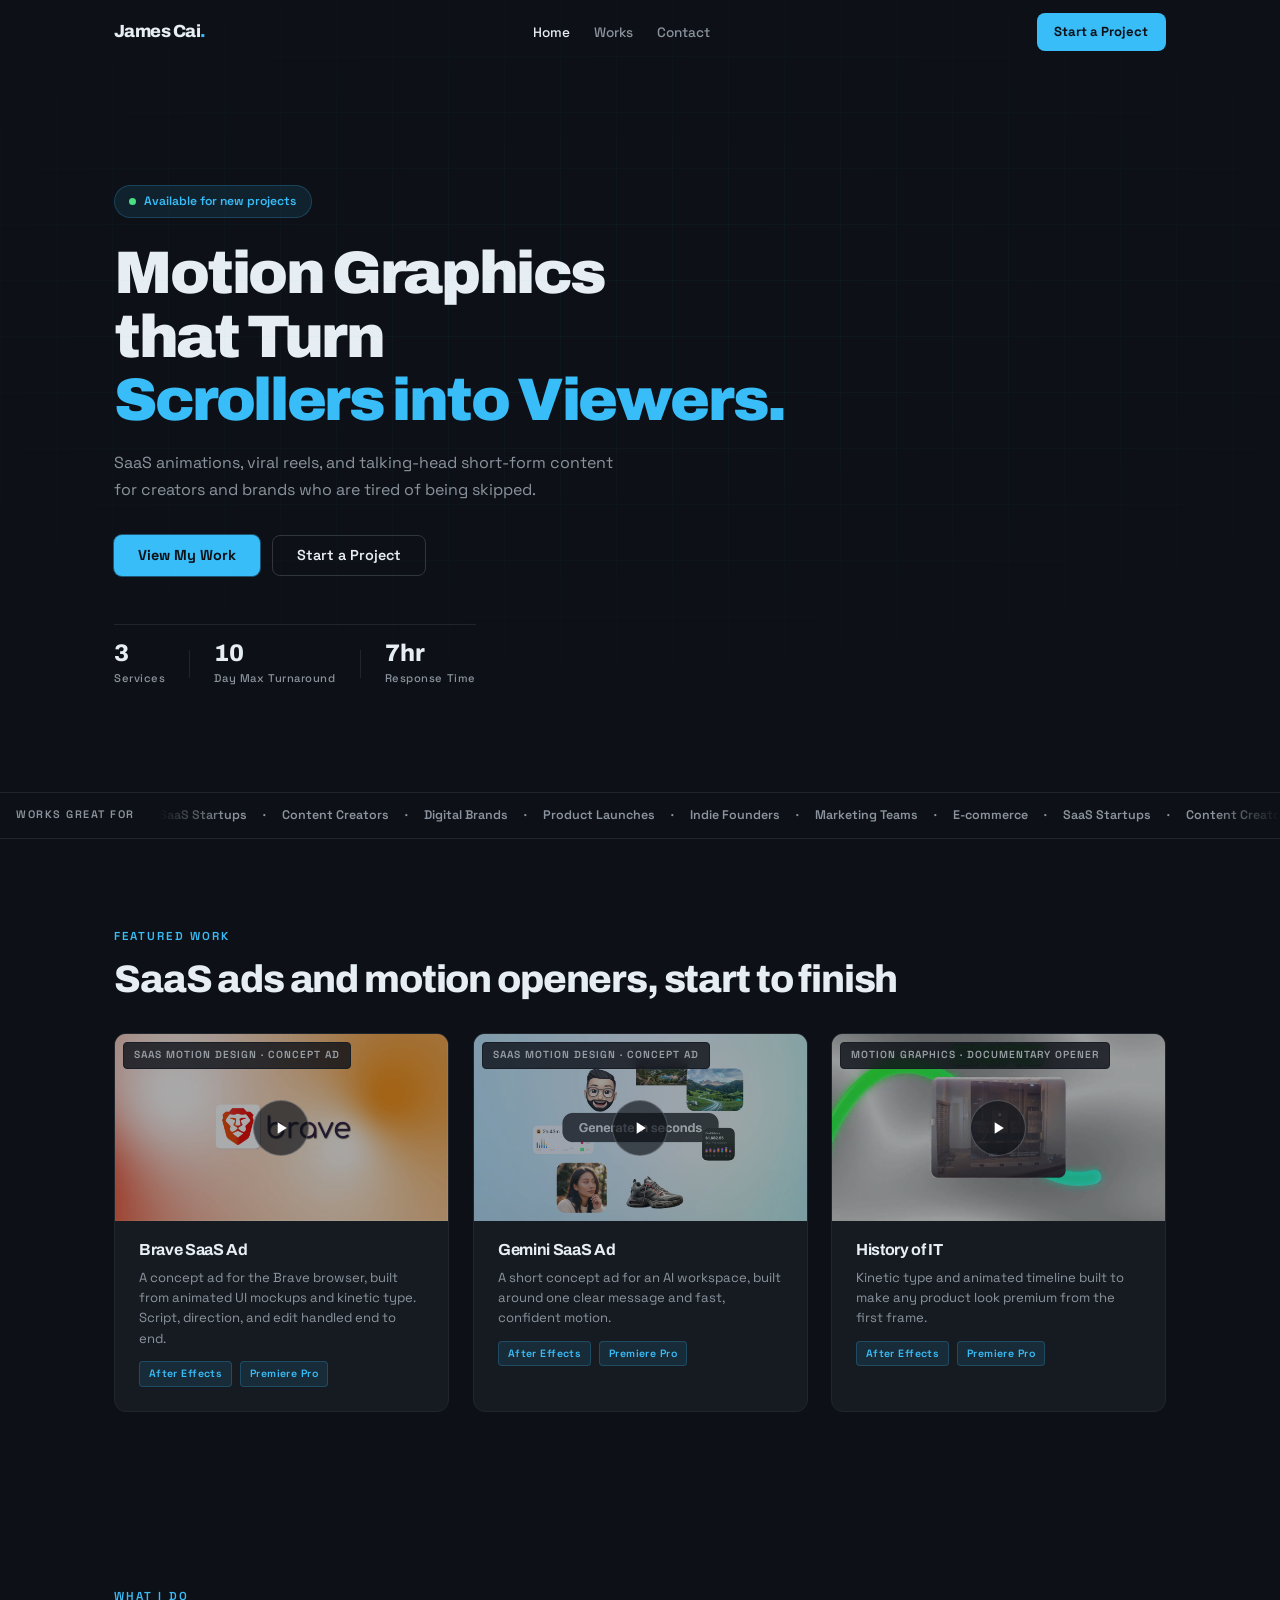
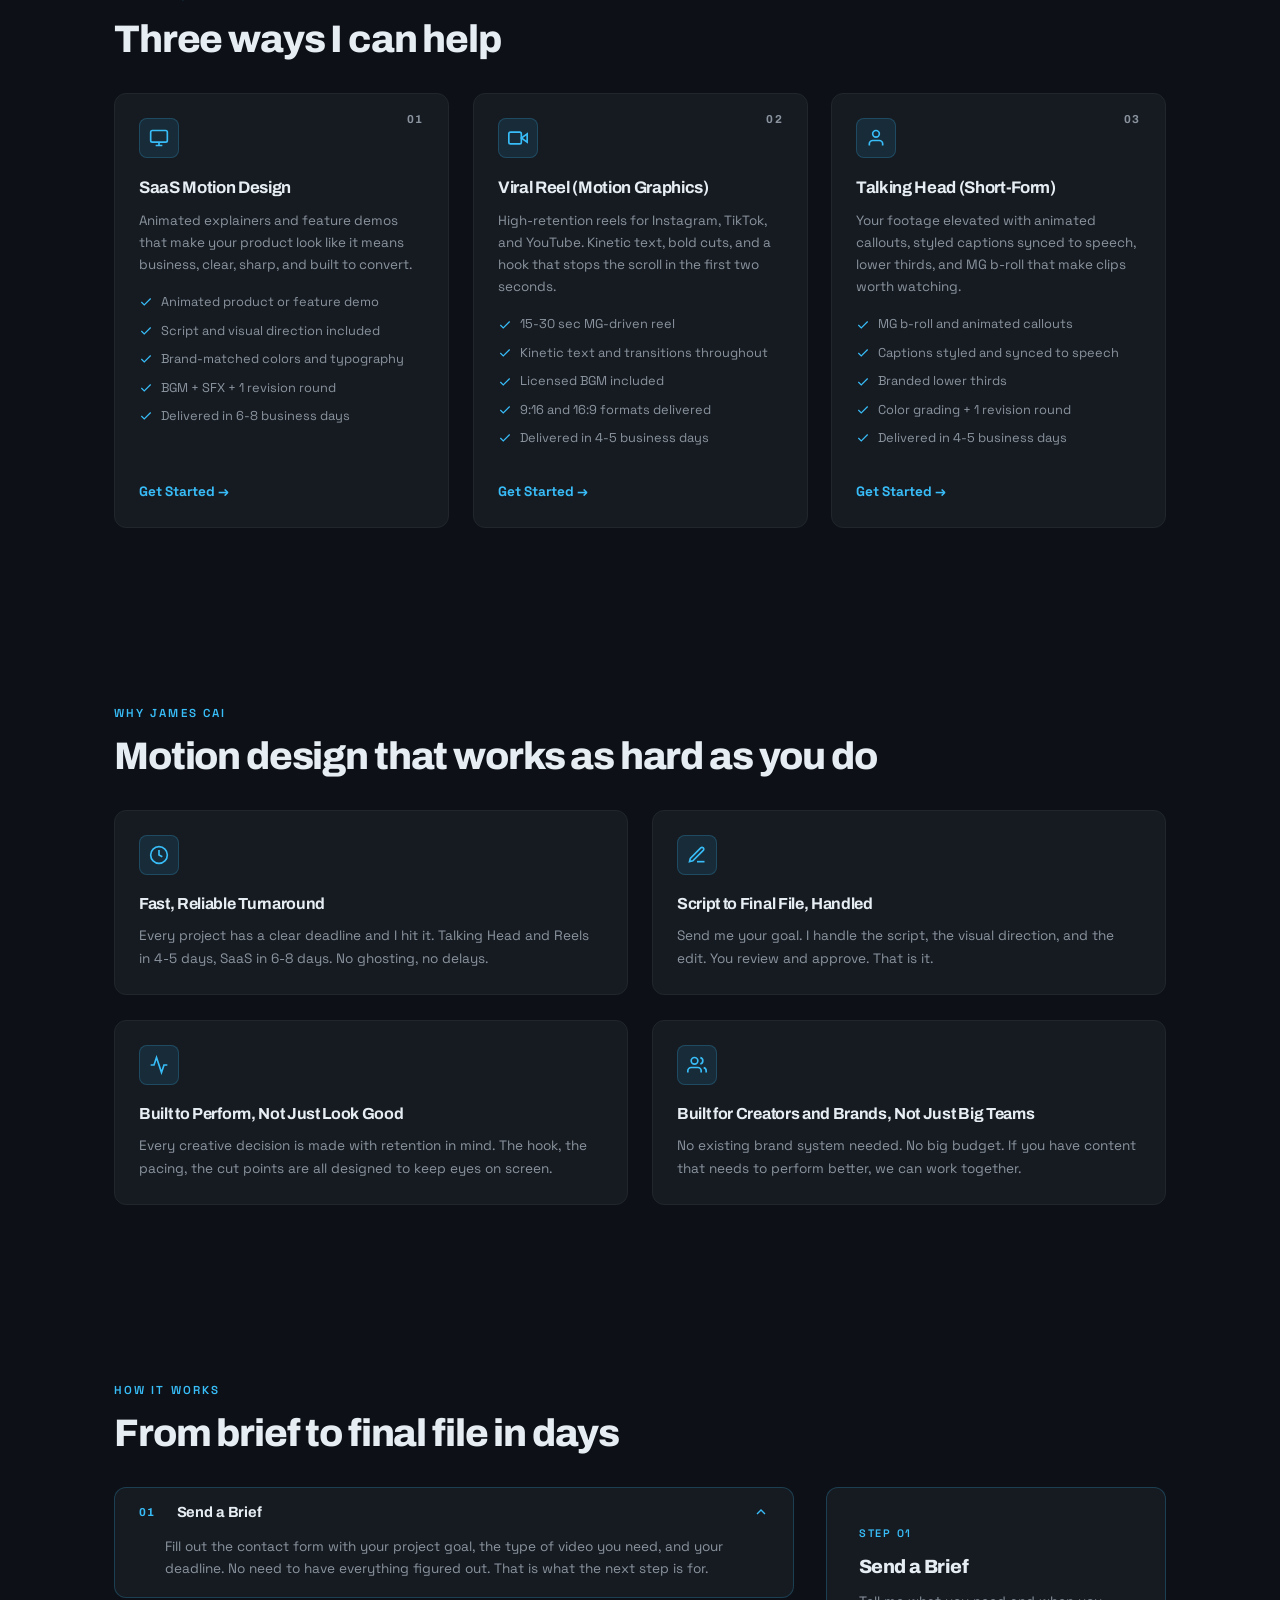
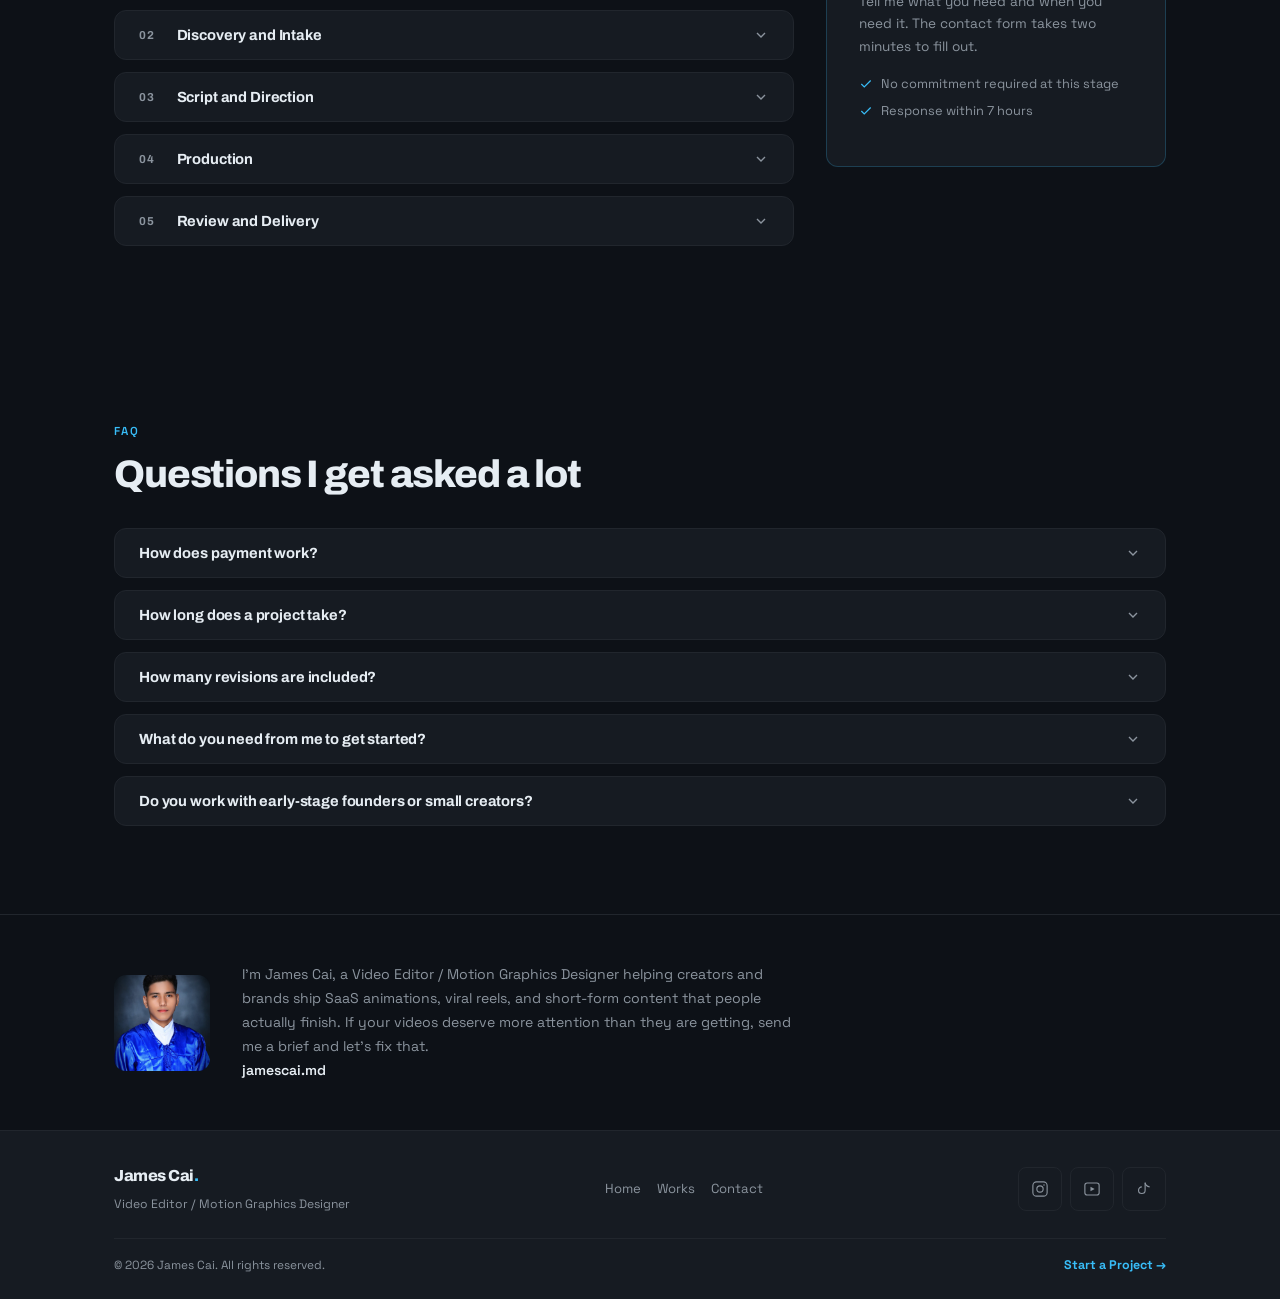
==== index.html @ c34e667c "Add index.html: hero, featured works grid (click-to-play video cards), services, why, process, FAQ, " ====
<!DOCTYPE html>
<html lang="en">
<head>
    <meta charset="UTF-8">
    <meta name="viewport" content="width=device-width, initial-scale=1.0">
    <title>James Cai · Video Editor / Motion Graphics Designer</title>
    <meta name="description" content="SaaS animations, viral reels, and talking-head short-form content for creators and brands who are tired of being skipped.">
    <!-- Canonical link goes here once the domain is live: <link rel="canonical" href="https://DOMAIN/"> -->
    <meta property="og:title" content="James Cai · Video Editor / Motion Graphics Designer">
    <meta property="og:description" content="SaaS animations, viral reels, and talking-head short-form content for creators and brands who are tired of being skipped.">
    <meta property="og:type" content="website">
    <meta property="og:image" content="assets/img/brave-saas-ad.jpg">
    <link rel="icon" type="image/svg+xml" href="assets/img/favicon.svg">
    <link rel="stylesheet" href="style.css">
    <link rel="preconnect" href="https://fonts.googleapis.com">
    <link rel="preconnect" href="https://fonts.gstatic.com" crossorigin>
    <link href="https://fonts.googleapis.com/css2?family=Archivo:wght@400;500;600;700;800;900&family=Space+Grotesk:wght@300;400;500;600;700&display=swap" rel="stylesheet">
    <style>
    /* index-only section layout (shared components live in style.css) */
    .section-header { margin-bottom: var(--space-6); }

    .featured-grid { display: grid; grid-template-columns: repeat(3, 1fr); gap: var(--space-5); }

    /* Play/pause swap on the shared play button; drop the scrim while playing */
    .play-btn .icon-pause { display: none; }
    .play-btn.playing .icon-play { display: none; }
    .play-btn.playing .icon-pause { display: flex; }
    .play-btn.playing { background: transparent; }
    .play-btn.playing:hover { background: rgba(13, 17, 23, 0.25); }

    .why-grid { display: grid; grid-template-columns: repeat(2, 1fr); gap: var(--space-5); }
    .why-card { padding: var(--space-5); background: var(--surface); border: 1px solid var(--border); border-radius: var(--radius-lg); transition: border-color var(--dur-fast) var(--ease-out); }
    .why-card:hover { border-color: var(--border-strong); }
    .why-icon { display: flex; align-items: center; justify-content: center; width: 40px; height: 40px; border: 1px solid var(--accent-border); border-radius: var(--radius-md); background: var(--accent-soft); color: var(--accent); margin-bottom: var(--space-4); }
    .why-card h3 { font-family: var(--font-heading); font-size: 1rem; font-weight: 700; letter-spacing: -0.02em; color: var(--text); margin-bottom: var(--space-2); }
    .why-card p { font-size: 0.85rem; line-height: 1.65; color: var(--text-muted); }

    .services-grid { display: grid; grid-template-columns: repeat(3, 1fr); gap: var(--space-5); align-items: stretch; }
    .service-card { position: relative; display: flex; flex-direction: column; padding: var(--space-5); background: var(--surface); border: 1px solid var(--border); border-radius: var(--radius-lg); transition: border-color var(--dur-fast) var(--ease-out), transform var(--dur-fast) var(--ease-out); }
    .service-card:hover { border-color: var(--border-strong); transform: translateY(-2px); }
    .service-num { position: absolute; top: var(--space-4); right: var(--space-5); font-family: var(--font-heading); font-size: 0.72rem; font-weight: 700; letter-spacing: 0.1em; color: var(--text-muted); }
    .service-icon { display: flex; align-items: center; justify-content: center; width: 40px; height: 40px; border: 1px solid var(--accent-border); border-radius: var(--radius-md); background: var(--accent-soft); color: var(--accent); margin-bottom: var(--space-4); }
    .service-card h3 { font-family: var(--font-heading); font-size: 1.05rem; font-weight: 700; letter-spacing: -0.02em; color: var(--text); margin-bottom: var(--space-2); }
    .service-card > p { font-size: 0.84rem; line-height: 1.65; color: var(--text-muted); margin-bottom: var(--space-4); }
    .service-features { margin-bottom: var(--space-5); }
    .service-features li { display: flex; align-items: flex-start; gap: var(--space-2); font-size: 0.8rem; line-height: 1.6; color: var(--text-muted); margin-bottom: var(--space-2); }
    .service-features li svg { flex-shrink: 0; margin-top: 0.2rem; color: var(--accent); }
    .service-cta { margin-top: auto; font-size: 0.85rem; font-weight: 700; color: var(--accent); transition: color var(--dur-fast) var(--ease-out); }
    .service-cta:hover { color: var(--accent-hover); }

    .process-layout { display: grid; grid-template-columns: 1fr 340px; gap: var(--space-6); align-items: start; }
    .process-steps-list { display: flex; flex-direction: column; gap: var(--space-3); }
    .process-trigger-left { display: flex; align-items: center; gap: var(--space-3); }

    .faq-list { display: flex; flex-direction: column; gap: var(--space-3); }

    .marquee-dot { color: var(--accent); }

    @media (max-width: 880px) {
        .featured-grid, .why-grid, .services-grid { grid-template-columns: 1fr; }
        .process-layout { grid-template-columns: 1fr; }

        /* Menu close: exit animation, then the panel is removed by JS after 160ms */
        .nav-menu.closing { animation: nav-close var(--dur-exit) var(--ease-out) forwards; }
        @keyframes nav-close {
            from { opacity: 1; transform: scaleY(1); }
            to   { opacity: 0; transform: scaleY(0.95); }
        }
    }

    @media (prefers-reduced-motion: reduce) {
        .nav-menu.closing { animation: none; }
    }
    </style>
</head>
<body>

    <header class="header" id="header">
        <div class="container">
            <div class="header-content">
                <a href="index.html" class="logo">James Cai<span class="logo-dot">.</span></a>
                <nav class="nav-menu" id="navMenu" aria-label="Main navigation">
                    <ul>
                        <li><a href="index.html" class="active">Home</a></li>
                        <li><a href="works.html">Works</a></li>
                        <li><a href="contact.html">Contact</a></li>
                    </ul>
                </nav>
                <a href="contact.html" class="nav-cta">Start a Project</a>
                <button class="mobile-menu-btn" id="mobileBtn" aria-label="Toggle menu" aria-expanded="false" aria-controls="navMenu">
                    <span></span><span></span><span></span>
                </button>
            </div>
        </div>
    </header>

    <!-- HERO -->
    <section class="hero">
        <div class="container">
            <div class="availability-badge">
                <span class="avail-dot"></span> Available for new projects
            </div>
            <h1 class="hero-headline">
                Motion Graphics that Turn<br>
                <span class="hero-accent">Scrollers into Viewers.</span>
            </h1>
            <p class="hero-sub">SaaS animations, viral reels, and talking-head short-form content for creators and brands who are tired of being skipped.</p>
            <div class="hero-actions">
                <a href="works.html" class="btn btn-primary">View My Work</a>
                <a href="contact.html" class="btn btn-ghost">Start a Project</a>
            </div>
            <div class="hero-stats">
                <div class="stat">
                    <span class="stat-num">3</span>
                    <span class="stat-label">Services</span>
                </div>
                <div class="stat-divider"></div>
                <div class="stat">
                    <span class="stat-num">10</span>
                    <span class="stat-label">Day Max Turnaround</span>
                </div>
                <div class="stat-divider"></div>
                <div class="stat">
                    <span class="stat-num">7hr</span>
                    <span class="stat-label">Response Time</span>
                </div>
            </div>
        </div>
        <div class="hero-grid-overlay"></div>
    </section>

    <!-- MARQUEE -->
    <div class="marquee-section">
        <div class="marquee-label">Works great for</div>
        <div class="marquee-track">
            <div class="marquee-inner">
                <span>SaaS Startups</span><span class="marquee-dot">·</span>
                <span>Content Creators</span><span class="marquee-dot">·</span>
                <span>Digital Brands</span><span class="marquee-dot">·</span>
                <span>Product Launches</span><span class="marquee-dot">·</span>
                <span>Indie Founders</span><span class="marquee-dot">·</span>
                <span>Marketing Teams</span><span class="marquee-dot">·</span>
                <span>E-commerce</span><span class="marquee-dot">·</span>
                <span>SaaS Startups</span><span class="marquee-dot">·</span>
                <span>Content Creators</span><span class="marquee-dot">·</span>
                <span>Digital Brands</span><span class="marquee-dot">·</span>
                <span>Product Launches</span><span class="marquee-dot">·</span>
                <span>Indie Founders</span><span class="marquee-dot">·</span>
                <span>Marketing Teams</span><span class="marquee-dot">·</span>
                <span>E-commerce</span><span class="marquee-dot">·</span>
            </div>
        </div>
    </div>

    <!-- FEATURED WORK -->
    <section class="section">
        <div class="container">
            <div class="section-header fade-up">
                <p class="section-eyebrow">Featured Work</p>
                <h2 class="section-title">SaaS ads and motion openers, start to finish</h2>
            </div>
            <div class="featured-grid stagger">
                <article class="work-card fade-up">
                    <div class="work-media">
                        <video preload="none" poster="assets/img/brave-saas-ad.jpg" playsinline>
                            <source src="assets/video/brave-saas-ad.mp4" type="video/mp4">
                        </video>
                        <span class="work-tag-badge">SaaS Motion Design · Concept Ad</span>
                        <button class="play-btn" type="button" aria-pressed="false" aria-label="Play Brave SaaS Ad video">
                            <span class="play-btn-icon icon-play"><svg width="20" height="20" viewBox="0 0 24 24" fill="currentColor"><polygon points="8 5 19 12 8 19 8 5"/></svg></span>
                            <span class="play-btn-icon icon-pause"><svg width="20" height="20" viewBox="0 0 24 24" fill="currentColor"><rect x="7" y="5" width="3.5" height="14" rx="1"/><rect x="13.5" y="5" width="3.5" height="14" rx="1"/></svg></span>
                        </button>
                    </div>
                    <div class="work-info">
                        <h3>Brave SaaS Ad</h3>
                        <p>A concept ad for the Brave browser, built from animated UI mockups and kinetic type. Script, direction, and edit handled end to end.</p>
                        <div class="work-tools">
                            <span>After Effects</span>
                            <span>Premiere Pro</span>
                        </div>
                    </div>
                </article>
                <article class="work-card fade-up">
                    <div class="work-media">
                        <video preload="none" poster="assets/img/gemini-saas-ad.jpg" playsinline>
                            <source src="assets/video/gemini-saas-ad.mp4" type="video/mp4">
                        </video>
                        <span class="work-tag-badge">SaaS Motion Design · Concept Ad</span>
                        <button class="play-btn" type="button" aria-pressed="false" aria-label="Play Gemini SaaS Ad video">
                            <span class="play-btn-icon icon-play"><svg width="20" height="20" viewBox="0 0 24 24" fill="currentColor"><polygon points="8 5 19 12 8 19 8 5"/></svg></span>
                            <span class="play-btn-icon icon-pause"><svg width="20" height="20" viewBox="0 0 24 24" fill="currentColor"><rect x="7" y="5" width="3.5" height="14" rx="1"/><rect x="13.5" y="5" width="3.5" height="14" rx="1"/></svg></span>
                        </button>
                    </div>
                    <div class="work-info">
                        <h3>Gemini SaaS Ad</h3>
                        <p>A short concept ad for an AI workspace, built around one clear message and fast, confident motion.</p>
                        <div class="work-tools">
                            <span>After Effects</span>
                            <span>Premiere Pro</span>
                        </div>
                    </div>
                </article>
                <article class="work-card fade-up">
                    <div class="work-media">
                        <video preload="none" poster="assets/img/history-of-it.jpg" playsinline>
                            <source src="assets/video/history-of-it.mp4" type="video/mp4">
                        </video>
                        <span class="work-tag-badge">Motion Graphics · Documentary Opener</span>
                        <button class="play-btn" type="button" aria-pressed="false" aria-label="Play History of IT video">
                            <span class="play-btn-icon icon-play"><svg width="20" height="20" viewBox="0 0 24 24" fill="currentColor"><polygon points="8 5 19 12 8 19 8 5"/></svg></span>
                            <span class="play-btn-icon icon-pause"><svg width="20" height="20" viewBox="0 0 24 24" fill="currentColor"><rect x="7" y="5" width="3.5" height="14" rx="1"/><rect x="13.5" y="5" width="3.5" height="14" rx="1"/></svg></span>
                        </button>
                    </div>
                    <div class="work-info">
                        <h3>History of IT</h3>
                        <p>Kinetic type and animated timeline built to make any product look premium from the first frame.</p>
                        <div class="work-tools">
                            <span>After Effects</span>
                            <span>Premiere Pro</span>
                        </div>
                    </div>
                </article>
            </div>
        </div>
    </section>

    <!-- SERVICES (WHAT I DO) -->
    <section class="section">
        <div class="container">
            <div class="section-header fade-up">
                <p class="section-eyebrow">What I Do</p>
                <h2 class="section-title">Three ways I can help</h2>
            </div>
            <div class="services-grid stagger">
                <div class="service-card fade-up">
                    <div class="service-num">01</div>
                    <div class="service-icon">
                        <svg width="20" height="20" viewBox="0 0 24 24" fill="none" stroke="currentColor" stroke-width="2"><rect x="2" y="3" width="20" height="14" rx="2"/><path d="M8 21h8M12 17v4"/></svg>
                    </div>
                    <h3>SaaS Motion Design</h3>
                    <p>Animated explainers and feature demos that make your product look like it means business, clear, sharp, and built to convert.</p>
                    <ul class="service-features">
                        <li><svg width="14" height="14" viewBox="0 0 24 24" fill="none" stroke="currentColor" stroke-width="2"><polyline points="20 6 9 17 4 12"/></svg>Animated product or feature demo</li>
                        <li><svg width="14" height="14" viewBox="0 0 24 24" fill="none" stroke="currentColor" stroke-width="2"><polyline points="20 6 9 17 4 12"/></svg>Script and visual direction included</li>
                        <li><svg width="14" height="14" viewBox="0 0 24 24" fill="none" stroke="currentColor" stroke-width="2"><polyline points="20 6 9 17 4 12"/></svg>Brand-matched colors and typography</li>
                        <li><svg width="14" height="14" viewBox="0 0 24 24" fill="none" stroke="currentColor" stroke-width="2"><polyline points="20 6 9 17 4 12"/></svg>BGM + SFX + 1 revision round</li>
                        <li><svg width="14" height="14" viewBox="0 0 24 24" fill="none" stroke="currentColor" stroke-width="2"><polyline points="20 6 9 17 4 12"/></svg>Delivered in 6-8 business days</li>
                    </ul>
                    <a href="contact.html" class="service-cta">Get Started →</a>
                </div>
                <div class="service-card fade-up">
                    <div class="service-num">02</div>
                    <div class="service-icon">
                        <svg width="20" height="20" viewBox="0 0 24 24" fill="none" stroke="currentColor" stroke-width="2"><polygon points="23 7 16 12 23 17 23 7"/><rect x="1" y="5" width="15" height="14" rx="2"/></svg>
                    </div>
                    <h3>Viral Reel (Motion Graphics)</h3>
                    <p>High-retention reels for Instagram, TikTok, and YouTube. Kinetic text, bold cuts, and a hook that stops the scroll in the first two seconds.</p>
                    <ul class="service-features">
                        <li><svg width="14" height="14" viewBox="0 0 24 24" fill="none" stroke="currentColor" stroke-width="2"><polyline points="20 6 9 17 4 12"/></svg>15-30 sec MG-driven reel</li>
                        <li><svg width="14" height="14" viewBox="0 0 24 24" fill="none" stroke="currentColor" stroke-width="2"><polyline points="20 6 9 17 4 12"/></svg>Kinetic text and transitions throughout</li>
                        <li><svg width="14" height="14" viewBox="0 0 24 24" fill="none" stroke="currentColor" stroke-width="2"><polyline points="20 6 9 17 4 12"/></svg>Licensed BGM included</li>
                        <li><svg width="14" height="14" viewBox="0 0 24 24" fill="none" stroke="currentColor" stroke-width="2"><polyline points="20 6 9 17 4 12"/></svg>9:16 and 16:9 formats delivered</li>
                        <li><svg width="14" height="14" viewBox="0 0 24 24" fill="none" stroke="currentColor" stroke-width="2"><polyline points="20 6 9 17 4 12"/></svg>Delivered in 4-5 business days</li>
                    </ul>
                    <a href="contact.html" class="service-cta">Get Started →</a>
                </div>
                <div class="service-card fade-up">
                    <div class="service-num">03</div>
                    <div class="service-icon">
                        <svg width="20" height="20" viewBox="0 0 24 24" fill="none" stroke="currentColor" stroke-width="2"><path d="M20 21v-2a4 4 0 0 0-4-4H8a4 4 0 0 0-4 4v2"/><circle cx="12" cy="7" r="4"/></svg>
                    </div>
                    <h3>Talking Head (Short-Form)</h3>
                    <p>Your footage elevated with animated callouts, styled captions synced to speech, lower thirds, and MG b-roll that make clips worth watching.</p>
                    <ul class="service-features">
                        <li><svg width="14" height="14" viewBox="0 0 24 24" fill="none" stroke="currentColor" stroke-width="2"><polyline points="20 6 9 17 4 12"/></svg>MG b-roll and animated callouts</li>
                        <li><svg width="14" height="14" viewBox="0 0 24 24" fill="none" stroke="currentColor" stroke-width="2"><polyline points="20 6 9 17 4 12"/></svg>Captions styled and synced to speech</li>
                        <li><svg width="14" height="14" viewBox="0 0 24 24" fill="none" stroke="currentColor" stroke-width="2"><polyline points="20 6 9 17 4 12"/></svg>Branded lower thirds</li>
                        <li><svg width="14" height="14" viewBox="0 0 24 24" fill="none" stroke="currentColor" stroke-width="2"><polyline points="20 6 9 17 4 12"/></svg>Color grading + 1 revision round</li>
                        <li><svg width="14" height="14" viewBox="0 0 24 24" fill="none" stroke="currentColor" stroke-width="2"><polyline points="20 6 9 17 4 12"/></svg>Delivered in 4-5 business days</li>
                    </ul>
                    <a href="contact.html" class="service-cta">Get Started →</a>
                </div>
            </div>
        </div>
    </section>

    <!-- WHY JAMES CAI -->
    <section class="section">
        <div class="container">
            <div class="section-header fade-up">
                <p class="section-eyebrow">Why James Cai</p>
                <h2 class="section-title">Motion design that works as hard as you do</h2>
            </div>
            <div class="why-grid stagger">
                <div class="why-card fade-up">
                    <div class="why-icon">
                        <svg width="20" height="20" viewBox="0 0 24 24" fill="none" stroke="currentColor" stroke-width="2"><circle cx="12" cy="12" r="10"/><polyline points="12 6 12 12 16 14"/></svg>
                    </div>
                    <h3>Fast, Reliable Turnaround</h3>
                    <p>Every project has a clear deadline and I hit it. Talking Head and Reels in 4-5 days, SaaS in 6-8 days. No ghosting, no delays.</p>
                </div>
                <div class="why-card fade-up">
                    <div class="why-icon">
                        <svg width="20" height="20" viewBox="0 0 24 24" fill="none" stroke="currentColor" stroke-width="2"><path d="M12 20h9"/><path d="M16.5 3.5a2.121 2.121 0 0 1 3 3L7 19l-4 1 1-4L16.5 3.5z"/></svg>
                    </div>
                    <h3>Script to Final File, Handled</h3>
                    <p>Send me your goal. I handle the script, the visual direction, and the edit. You review and approve. That is it.</p>
                </div>
                <div class="why-card fade-up">
                    <div class="why-icon">
                        <svg width="20" height="20" viewBox="0 0 24 24" fill="none" stroke="currentColor" stroke-width="2"><polyline points="22 12 18 12 15 21 9 3 6 12 2 12"/></svg>
                    </div>
                    <h3>Built to Perform, Not Just Look Good</h3>
                    <p>Every creative decision is made with retention in mind. The hook, the pacing, the cut points are all designed to keep eyes on screen.</p>
                </div>
                <div class="why-card fade-up">
                    <div class="why-icon">
                        <svg width="20" height="20" viewBox="0 0 24 24" fill="none" stroke="currentColor" stroke-width="2"><path d="M17 21v-2a4 4 0 0 0-4-4H5a4 4 0 0 0-4 4v2"/><circle cx="9" cy="7" r="4"/><path d="M23 21v-2a4 4 0 0 0-3-3.87"/><path d="M16 3.13a4 4 0 0 1 0 7.75"/></svg>
                    </div>
                    <h3>Built for Creators and Brands, Not Just Big Teams</h3>
                    <p>No existing brand system needed. No big budget. If you have content that needs to perform better, we can work together.</p>
                </div>
            </div>
        </div>
    </section>

    <!-- HOW IT WORKS -->
    <section class="section">
        <div class="container">
            <div class="section-header fade-up">
                <p class="section-eyebrow">How It Works</p>
                <h2 class="section-title">From brief to final file in days</h2>
            </div>
            <div class="process-layout">
                <div class="process-steps-list fade-up">

                    <div class="process-item active" data-step="0">
                        <button class="process-trigger" aria-expanded="true" aria-controls="process-body-0">
                            <div class="process-trigger-left">
                                <span class="process-step-num">01</span>
                                <h3>Send a Brief</h3>
                            </div>
                            <svg class="process-chevron" width="16" height="16" viewBox="0 0 24 24" fill="none" stroke="currentColor" stroke-width="2"><polyline points="6 9 12 15 18 9"/></svg>
                        </button>
                        <div class="process-body" id="process-body-0"><div>
                            <p>Fill out the contact form with your project goal, the type of video you need, and your deadline. No need to have everything figured out. That is what the next step is for.</p>
                        </div></div>
                    </div>

                    <div class="process-item" data-step="1">
                        <button class="process-trigger" aria-expanded="false" aria-controls="process-body-1">
                            <div class="process-trigger-left">
                                <span class="process-step-num">02</span>
                                <h3>Discovery and Intake</h3>
                            </div>
                            <svg class="process-chevron" width="16" height="16" viewBox="0 0 24 24" fill="none" stroke="currentColor" stroke-width="2"><polyline points="6 9 12 15 18 9"/></svg>
                        </button>
                        <div class="process-body" id="process-body-1"><div>
                            <p>Once we agree on scope, you pay a 50% deposit to lock in your slot. I then send you a structured intake form covering your brand assets, style references, inspiration videos, and key message. If you have a script ready, include it. If not, we write it together.</p>
                        </div></div>
                    </div>

                    <div class="process-item" data-step="2">
                        <button class="process-trigger" aria-expanded="false" aria-controls="process-body-2">
                            <div class="process-trigger-left">
                                <span class="process-step-num">03</span>
                                <h3>Script and Direction</h3>
                            </div>
                            <svg class="process-chevron" width="16" height="16" viewBox="0 0 24 24" fill="none" stroke="currentColor" stroke-width="2"><polyline points="6 9 12 15 18 9"/></svg>
                        </button>
                        <div class="process-body" id="process-body-2"><div>
                            <p>For SaaS and Reels, I write the script and map the visual direction before a single frame is touched. You review and approve. For Talking Head, we move straight to production from your intake.</p>
                        </div></div>
                    </div>

                    <div class="process-item" data-step="3">
                        <button class="process-trigger" aria-expanded="false" aria-controls="process-body-3">
                            <div class="process-trigger-left">
                                <span class="process-step-num">04</span>
                                <h3>Production</h3>
                            </div>
                            <svg class="process-chevron" width="16" height="16" viewBox="0 0 24 24" fill="none" stroke="currentColor" stroke-width="2"><polyline points="6 9 12 15 18 9"/></svg>
                        </button>
                        <div class="process-body" id="process-body-3"><div>
                            <p>I animate and edit your video end-to-end. Motion graphics, color grading, BGM, SFX, and captions all handled. You do not manage separate pieces. You get a complete first draft.</p>
                        </div></div>
                    </div>

                    <div class="process-item" data-step="4">
                        <button class="process-trigger" aria-expanded="false" aria-controls="process-body-4">
                            <div class="process-trigger-left">
                                <span class="process-step-num">05</span>
                                <h3>Review and Delivery</h3>
                            </div>
                            <svg class="process-chevron" width="16" height="16" viewBox="0 0 24 24" fill="none" stroke="currentColor" stroke-width="2"><polyline points="6 9 12 15 18 9"/></svg>
                        </button>
                        <div class="process-body" id="process-body-4"><div>
                            <p>You review the draft and send all your feedback in one go. I apply every change in one revision round. Once approved, you pay the remaining 50% and receive the final MP4 formatted for your platform, ready to upload.</p>
                        </div></div>
                    </div>

                </div>

                <!-- PANEL -->
                <div class="process-panel" id="processPanel">
                    <div class="panel-eyebrow" id="panelEyebrow">Step 01</div>
                    <div class="panel-title" id="panelTitle">Send a Brief</div>
                    <div class="panel-desc" id="panelDesc">Tell me what you need and when you need it. The contact form takes two minutes to fill out.</div>
                    <div id="panelDetails">
                        <div class="panel-detail">
                            <svg width="14" height="14" viewBox="0 0 24 24" fill="none" stroke="currentColor" stroke-width="2"><polyline points="20 6 9 17 4 12"/></svg>
                            <span>No commitment required at this stage</span>
                        </div>
                        <div class="panel-detail">
                            <svg width="14" height="14" viewBox="0 0 24 24" fill="none" stroke="currentColor" stroke-width="2"><polyline points="20 6 9 17 4 12"/></svg>
                            <span>Response within 7 hours</span>
                        </div>
                    </div>
                </div>
            </div>
        </div>
    </section>

    <!-- FAQ -->
    <section class="section">
        <div class="container">
            <div class="section-header fade-up">
                <p class="section-eyebrow">FAQ</p>
                <h2 class="section-title">Questions I get asked a lot</h2>
            </div>
            <div class="faq-list fade-up">
                <div class="faq-item">
                    <button class="faq-q" aria-expanded="false" aria-controls="faq-a-0">
                        <h3>How does payment work?</h3>
                        <svg class="faq-icon" width="16" height="16" viewBox="0 0 24 24" fill="none" stroke="currentColor" stroke-width="2"><polyline points="6 9 12 15 18 9"/></svg>
                    </button>
                    <div class="faq-a" id="faq-a-0"><div><p>A 50% deposit is required upfront to lock in your project slot. The remaining 50% is due once you approve the final revision and before the final file is delivered. Payment via PayPal or Wise.</p></div></div>
                </div>
                <div class="faq-item">
                    <button class="faq-q" aria-expanded="false" aria-controls="faq-a-1">
                        <h3>How long does a project take?</h3>
                        <svg class="faq-icon" width="16" height="16" viewBox="0 0 24 24" fill="none" stroke="currentColor" stroke-width="2"><polyline points="6 9 12 15 18 9"/></svg>
                    </button>
                    <div class="faq-a" id="faq-a-1"><div><p>Timelines depend on the scope of the project but typically fall within 10 business days. As a guide: Talking Head and Viral Reel take 4-5 days, SaaS Motion Design takes 6-8 days. All timelines start from when I receive your completed intake form and assets, not from when you first message me.</p></div></div>
                </div>
                <div class="faq-item">
                    <button class="faq-q" aria-expanded="false" aria-controls="faq-a-2">
                        <h3>How many revisions are included?</h3>
                        <svg class="faq-icon" width="16" height="16" viewBox="0 0 24 24" fill="none" stroke="currentColor" stroke-width="2"><polyline points="6 9 12 15 18 9"/></svg>
                    </button>
                    <div class="faq-a" id="faq-a-2"><div><p>One revision round is included in every project. Send all your feedback in one go and I apply every change in that single round. Additional revisions beyond that are available at an extra cost.</p></div></div>
                </div>
                <div class="faq-item">
                    <button class="faq-q" aria-expanded="false" aria-controls="faq-a-3">
                        <h3>What do you need from me to get started?</h3>
                        <svg class="faq-icon" width="16" height="16" viewBox="0 0 24 24" fill="none" stroke="currentColor" stroke-width="2"><polyline points="6 9 12 15 18 9"/></svg>
                    </button>
                    <div class="faq-a" id="faq-a-3"><div><p>Fill out the contact form with your goal and deadline. Once we agree on scope and you pay the 50% deposit, I send you a structured intake form covering everything I need: brand assets, references, script or talking points, and footage if applicable.</p></div></div>
                </div>
                <div class="faq-item">
                    <button class="faq-q" aria-expanded="false" aria-controls="faq-a-4">
                        <h3>Do you work with early-stage founders or small creators?</h3>
                        <svg class="faq-icon" width="16" height="16" viewBox="0 0 24 24" fill="none" stroke="currentColor" stroke-width="2"><polyline points="6 9 12 15 18 9"/></svg>
                    </button>
                    <div class="faq-a" id="faq-a-4"><div><p>Yes, that is exactly who I built this for. You do not need an existing design system or a big team. If you have a product to explain or content that needs to perform better, we can work together.</p></div></div>
                </div>
            </div>
        </div>
    </section>

    <!-- ABOUT STRIP -->
    <section class="about-strip">
        <div class="container">
            <div class="about-strip-inner fade-up">
                <img src="assets/img/james-portrait.jpg" alt="Portrait of James Cai, Video Editor / Motion Graphics Designer" width="96" height="96" loading="lazy">
                <p>I'm James Cai, a Video Editor / Motion Graphics Designer helping creators and brands ship SaaS animations, viral reels, and short-form content that people actually finish. If your videos deserve more attention than they are getting, send me a brief and let's fix that.<br><strong>jamescai.md</strong></p>
            </div>
        </div>
    </section>

    <!-- FOOTER -->
    <footer class="footer">
        <div class="container">
            <div class="footer-content">
                <div class="footer-left">
                    <span class="footer-logo">James Cai<span class="logo-dot">.</span></span>
                    <p>Video Editor / Motion Graphics Designer</p>
                </div>
                <nav class="footer-nav" aria-label="Footer navigation">
                    <a href="index.html">Home</a>
                    <a href="works.html">Works</a>
                    <a href="contact.html">Contact</a>
                </nav>
                <div class="footer-social">
                    <a href="https://instagram.com" aria-label="Instagram">
                        <svg width="18" height="18" viewBox="0 0 24 24" fill="none" stroke="currentColor" stroke-width="1.5"><rect x="2.5" y="2.5" width="19" height="19" rx="5"/><circle cx="12" cy="12" r="4.2"/><circle cx="17.3" cy="6.7" r="1" fill="currentColor" stroke="none"/></svg>
                    </a>
                    <a href="https://youtube.com" aria-label="YouTube">
                        <svg width="18" height="18" viewBox="0 0 24 24" fill="none" stroke="currentColor" stroke-width="1.5"><path d="M2.5 7a3 3 0 0 1 3-3h13a3 3 0 0 1 3 3v10a3 3 0 0 1-3 3h-13a3 3 0 0 1-3-3V7z"/><polygon points="10 9 15.5 12 10 15 10 9" fill="currentColor" stroke="none"/></svg>
                    </a>
                    <a href="https://tiktok.com" aria-label="TikTok">
                        <svg width="18" height="18" viewBox="0 0 24 24" fill="none" stroke="currentColor" stroke-width="1.5"><path d="M13.5 3.5v10.1a4.4 4.4 0 1 1-4.4-4.4"/><path d="M13.5 3.5c.4 3 2.9 5.3 6 5.6"/></svg>
                    </a>
                </div>
            </div>
            <div class="footer-bottom">
                <p>&copy; 2026 James Cai. All rights reserved.</p>
                <a href="contact.html" class="footer-cta">Start a Project →</a>
            </div>
        </div>
    </footer>

    <script>
    // Header scroll state
    const header = document.getElementById('header');
    window.addEventListener('scroll', () => header.classList.toggle('scrolled', window.scrollY > 40), { passive: true });

    // Mobile menu: open instantly, close with a short exit before the panel drops
    const mobileBtn = document.getElementById('mobileBtn');
    const navMenu   = document.getElementById('navMenu');
    let menuClosing = false;

    function openMenu() {
        navMenu.classList.remove('closing');
        navMenu.classList.add('active');
        mobileBtn.classList.add('active');
        mobileBtn.setAttribute('aria-expanded', 'true');
    }

    function closeMenu() {
        if (!navMenu.classList.contains('active') || menuClosing) return;
        menuClosing = true;
        mobileBtn.classList.remove('active');
        mobileBtn.setAttribute('aria-expanded', 'false');
        navMenu.classList.add('closing');
        setTimeout(() => {
            navMenu.classList.remove('active', 'closing');
            menuClosing = false;
        }, 160); // --dur-exit: keep in sync with the nav-close keyframe
    }

    mobileBtn.addEventListener('click', () => {
        if (menuClosing) return;
        navMenu.classList.contains('active') ? closeMenu() : openMenu();
    });
    navMenu.querySelectorAll('a').forEach(a => a.addEventListener('click', closeMenu));
    document.addEventListener('keydown', (e) => { if (e.key === 'Escape') closeMenu(); });

    // Scroll reveal (no video autoplay: featured videos stay paused until played)
    const obs = new IntersectionObserver((entries) => {
        entries.forEach(e => { if (e.isIntersecting) e.target.classList.add('visible'); });
    }, { threshold: 0.08, rootMargin: '0px 0px -40px 0px' });
    document.querySelectorAll('.fade-up').forEach(el => obs.observe(el));
    setTimeout(() => {
        document.querySelectorAll('.fade-up').forEach(el => {
            if (el.getBoundingClientRect().top < window.innerHeight - 40) el.classList.add('visible');
        });
    }, 80);

    // Featured videos: the play button toggles playback, one at a time
    document.querySelectorAll('.featured-grid .work-media').forEach((media) => {
        const video  = media.querySelector('video');
        const btn    = media.querySelector('.play-btn');
        const title  = media.closest('.work-card').querySelector('h3').textContent;
        const setPlaying = (playing) => {
            btn.classList.toggle('playing', playing);
            btn.setAttribute('aria-pressed', String(playing));
            btn.setAttribute('aria-label', (playing ? 'Pause ' : 'Play ') + title + ' video');
        };
        btn.addEventListener('click', () => {
            if (video.paused) {
                document.querySelectorAll('.featured-grid video').forEach((v) => { if (v !== video) v.pause(); });
                media.classList.add('video-loading');
                video.play().catch(() => media.classList.remove('video-loading'));
            } else {
                video.pause();
            }
        });
        video.addEventListener('playing', () => { media.classList.remove('video-loading'); setPlaying(true); });
        video.addEventListener('pause',  () => setPlaying(false));
        video.addEventListener('ended',  () => setPlaying(false));
    });

    // How It Works accordion + side panel
    const panelData = [
        {
            eyebrow: 'Step 01', title: 'Send a Brief',
            desc: 'Tell me what you need and when you need it. The contact form takes two minutes.',
            details: ['No commitment required at this stage', 'Response within 7 hours']
        },
        {
            eyebrow: 'Step 02', title: 'Discovery and Intake',
            desc: 'Pay a 50% deposit to lock your slot. I send you a structured intake form for brand assets, references, and your script or brief.',
            details: ['50% deposit secures your slot', 'Intake form sent within 2 hours of payment']
        },
        {
            eyebrow: 'Step 03', title: 'Script and Direction',
            desc: 'For SaaS and Reels, I write the script and map the visual direction before production starts. You review and approve.',
            details: ['Script written for you if needed', 'Visual direction approved before production']
        },
        {
            eyebrow: 'Step 04', title: 'Production',
            desc: 'I handle animation, color grading, BGM, SFX, and captions end-to-end. You get a complete first draft.',
            details: ['Motion graphics, audio, captions all included', 'First draft delivered on agreed date']
        },
        {
            eyebrow: 'Step 05', title: 'Review and Delivery',
            desc: 'Send all feedback in one go. I apply every change in one revision round. Pay the remaining 50% and receive your final MP4.',
            details: ['One revision round included', 'Final file delivered via Google Drive']
        }
    ];

    const items        = document.querySelectorAll('.process-item');
    const panelEyebrow = document.getElementById('panelEyebrow');
    const panelTitle   = document.getElementById('panelTitle');
    const panelDesc    = document.getElementById('panelDesc');
    const panelDetails = document.getElementById('panelDetails');

    function updatePanel(idx) {
        const d = panelData[idx];
        panelEyebrow.textContent = d.eyebrow;
        panelTitle.textContent   = d.title;
        panelDesc.textContent    = d.desc;
        panelDetails.innerHTML   = d.details.map((t) => `
            <div class="panel-detail">
                <svg width="14" height="14" viewBox="0 0 24 24" fill="none" stroke="currentColor" stroke-width="2"><polyline points="20 6 9 17 4 12"/></svg>
                <span>${t}</span>
            </div>`).join('');
    }

    items.forEach((item, idx) => {
        item.querySelector('.process-trigger').addEventListener('click', () => {
            const isActive = item.classList.contains('active');
            items.forEach((i) => {
                i.classList.remove('active');
                i.querySelector('.process-trigger').setAttribute('aria-expanded', 'false');
            });
            if (!isActive) {
                item.classList.add('active');
                item.querySelector('.process-trigger').setAttribute('aria-expanded', 'true');
                updatePanel(idx);
            }
        });
    });

    // FAQ: one open at a time
    document.querySelectorAll('.faq-q').forEach((btn) => {
        btn.addEventListener('click', () => {
            const expanded = btn.getAttribute('aria-expanded') === 'true';
            document.querySelectorAll('.faq-q').forEach((b) => {
                b.setAttribute('aria-expanded', 'false');
                b.closest('.faq-item').classList.remove('open');
            });
            if (!expanded) {
                btn.setAttribute('aria-expanded', 'true');
                btn.closest('.faq-item').classList.add('open');
            }
        });
    });
    </script>
</body>
</html>
---- style.css ----
/* ============================================================
   JAMES - PORTFOLIO V4 SHARED STYLESHEET
   Dark navy + sky accent | Archivo (headings) + Space Grotesk (body)
   Fonts are linked in each page's HTML (Google Fonts). No @import,
   no external URLs here. Icons are inline SVG in the HTML.
   ============================================================ */

/* ------------------------------------------------------------
   1. DESIGN TOKENS
   ------------------------------------------------------------ */
:root {
    /* Surfaces */
    --bg: #0D1117;
    --surface: #161B22;
    --surface-2: #1B222C;           /* hover / elevated */
    --border: #21262D;
    --border-strong: #30363D;

    /* Text (all pairs AA-checked against --bg and --surface) */
    --text: #E6EDF3;
    --text-muted: #8B949E;          /* 6.17:1 on bg, 5.64:1 on surface */

    /* Accent */
    --accent: #38BDF8;
    --accent-hover: #7DD3FC;        /* lightened for hover fills on dark */
    --accent-soft: rgba(56, 189, 248, 0.10);
    --accent-border: rgba(56, 189, 248, 0.22);

    /* Status */
    --success: #4ADE80;

    /* Type */
    --font-heading: 'Archivo', 'Segoe UI', sans-serif;
    --font-body: 'Space Grotesk', 'Segoe UI', sans-serif;

    /* Layout */
    --container: 1100px;
    --section-pad: 5.5rem;
    --header-h: 64px;

    /* Radii: inner radius = outer minus its padding */
    --radius-lg: 12px;              /* cards, panels, form box */
    --radius-md: 8px;               /* buttons, inputs (12 - 4 inset) */
    --radius-sm: 4px;               /* chips, badges (12 - 8 inset) */

    /* Spacing scale */
    --space-1: 4px;
    --space-2: 8px;
    --space-3: 12px;
    --space-4: 16px;
    --space-5: 24px;
    --space-6: 32px;
    --space-7: 48px;
    --space-8: 64px;

    /* Motion: ease-out entrances, ease-in-out moves, no bounce */
    --ease-out: cubic-bezier(0.22, 0.61, 0.36, 1);
    --ease-in-out: cubic-bezier(0.4, 0, 0.2, 1);
    --dur-fast: 150ms;              /* hover color/border */
    --dur-ui: 200ms;                /* dropdowns, accordions (150-250ms band) */
    --dur-exit: 160ms;              /* exits 20% shorter than entrances */
    --dur-reveal: 500ms;            /* scroll reveals */
}

/* ------------------------------------------------------------
   2. RESET + BASE
   ------------------------------------------------------------ */
*,
*::before,
*::after {
    margin: 0;
    padding: 0;
    box-sizing: border-box;
}

html {
    scroll-behavior: smooth;
}

body {
    font-family: var(--font-body);
    background: var(--bg);
    color: var(--text);
    line-height: 1.65;
    -webkit-font-smoothing: antialiased;
    overflow-x: hidden;
}

a {
    text-decoration: none;
    color: inherit;
}

img,
video,
iframe {
    max-width: 100%;
    display: block;
}

ul {
    list-style: none;
}

button {
    background: none;
    border: none;
    cursor: pointer;
    font-family: inherit;
    color: inherit;
}

/* Focus: one consistent accent ring on everything interactive */
:focus-visible {
    outline: 2px solid var(--accent);
    outline-offset: 2px;
    border-radius: var(--radius-sm);
}

::selection {
    background: rgba(56, 189, 248, 0.28);
    color: var(--text);
}

/* Cheap scrollbar styling (WebKit only, best effort) */
::-webkit-scrollbar {
    width: 10px;
}
::-webkit-scrollbar-track {
    background: var(--bg);
}
::-webkit-scrollbar-thumb {
    background: var(--border-strong);
    border-radius: 5px;
}
::-webkit-scrollbar-thumb:hover {
    background: #3D444D;
}

/* ------------------------------------------------------------
   3. LAYOUT PRIMITIVES
   ------------------------------------------------------------ */
.container {
    width: 100%;
    max-width: var(--container);
    margin-inline: auto;
    padding-inline: var(--space-5);
}

.section {
    padding-block: var(--section-pad);
}

.section-eyebrow {
    display: block;
    font-size: 0.72rem;
    font-weight: 600;
    letter-spacing: 0.18em;
    text-transform: uppercase;
    color: var(--accent);
    margin-bottom: var(--space-3);
}

.section-title {
    font-family: var(--font-heading);
    font-size: clamp(1.75rem, 3.5vw, 2.4rem);
    font-weight: 800;
    line-height: 1.12;
    letter-spacing: -0.03em;
    color: var(--text);
    text-wrap: balance;
}

/* Scroll reveal (IntersectionObserver toggles .visible) */
.fade-up {
    opacity: 0;
    transform: translateY(20px);
    transition:
        opacity var(--dur-reveal) var(--ease-out),
        transform var(--dur-reveal) var(--ease-out);
    transition-delay: var(--reveal-delay, 0ms);
    will-change: opacity, transform;
}

.fade-up.visible {
    opacity: 1;
    transform: translateY(0);
}

/* Stagger children by 30ms (rule 25); pages opt in with .stagger */
.stagger > .fade-up:nth-child(2) { transition-delay: 30ms; }
.stagger > .fade-up:nth-child(3) { transition-delay: 60ms; }
.stagger > .fade-up:nth-child(4) { transition-delay: 90ms; }
.stagger > .fade-up:nth-child(5) { transition-delay: 120ms; }
.stagger > .fade-up:nth-child(6) { transition-delay: 150ms; }
.stagger > .fade-up:nth-child(7) { transition-delay: 180ms; }
.stagger > .fade-up:nth-child(8) { transition-delay: 210ms; }

/* ------------------------------------------------------------
   4. BUTTONS (CTA is the strongest visual: rule 18)
   ------------------------------------------------------------ */
.btn {
    display: inline-flex;
    align-items: center;
    justify-content: center;
    gap: var(--space-2);
    padding: 0.75rem 1.5rem;
    border-radius: var(--radius-md);
    font-family: var(--font-body);
    font-size: 0.9rem;
    font-weight: 600;
    line-height: 1;
    white-space: nowrap;
    cursor: pointer;
    transition:
        background-color var(--dur-fast) var(--ease-out),
        border-color var(--dur-fast) var(--ease-out),
        color var(--dur-fast) var(--ease-out),
        box-shadow var(--dur-fast) var(--ease-out),
        transform var(--dur-fast) var(--ease-out);
}

.btn:active {
    transform: scale(0.97);         /* press feedback, rule 27 */
}

.btn-primary {
    background: var(--accent);
    color: var(--bg);               /* 8.83:1 on the accent fill */
    font-weight: 700;
    box-shadow: 0 0 0 1px rgba(56, 189, 248, 0.4);
}

.btn-primary:hover {
    background: var(--accent-hover);
    box-shadow: 0 4px 18px rgba(56, 189, 248, 0.28);
    transform: translateY(-1px);
}

.btn-primary:active {
    transform: scale(0.97);
    box-shadow: none;
}

.btn-ghost {
    background: transparent;
    color: var(--text);
    border: 1.5px solid var(--border-strong);
}

.btn-ghost:hover {
    border-color: var(--accent);
    color: var(--accent);
}

/* ------------------------------------------------------------
   5. HEADER / NAV
   ------------------------------------------------------------ */
.header {
    position: fixed;
    top: 0;
    left: 0;
    width: 100%;
    z-index: 1000;
    border-bottom: 1px solid transparent;
    transition:
        background-color var(--dur-ui) var(--ease-out),
        border-color var(--dur-ui) var(--ease-out);
}

.header.scrolled {
    background: rgba(13, 17, 23, 0.92);
    backdrop-filter: blur(12px);
    -webkit-backdrop-filter: blur(12px);
    border-bottom-color: var(--border);
}

.header-content {
    display: flex;
    align-items: center;
    justify-content: space-between;
    gap: var(--space-5);
    height: var(--header-h);
}

.logo {
    font-family: var(--font-heading);
    font-size: 1.1rem;
    font-weight: 800;
    letter-spacing: -0.03em;
    color: var(--text);
}

.logo-dot {
    color: var(--accent);
}

.nav-menu ul {
    display: flex;
    align-items: center;
    gap: var(--space-5);
}

.nav-menu a {
    font-size: 0.85rem;
    font-weight: 500;
    color: var(--text-muted);       /* 6.17:1 on bg */
    transition: color var(--dur-fast) var(--ease-out);
}

.nav-menu a:hover,
.nav-menu a.active {
    color: var(--text);
}

.nav-cta {
    padding: 0.5rem 1.1rem;
    border-radius: var(--radius-md);
    background: var(--accent);
    color: var(--bg);
    font-size: 0.82rem;
    font-weight: 700;
    transition:
        background-color var(--dur-fast) var(--ease-out),
        transform var(--dur-fast) var(--ease-out);
}

.nav-cta:hover {
    background: var(--accent-hover);
}

.nav-cta:active {
    transform: scale(0.97);
}

/* Hamburger */
.mobile-menu-btn {
    display: none;
    flex-direction: column;
    justify-content: center;
    gap: 5px;
    width: 44px;                    /* touch target */
    height: 44px;
    padding: 10px;
}

.mobile-menu-btn span {
    display: block;
    width: 22px;
    height: 2px;
    border-radius: 2px;
    background: var(--text);
    transition: transform var(--dur-ui) var(--ease-in-out), opacity var(--dur-fast) var(--ease-out);
}

.mobile-menu-btn.active span:nth-child(1) {
    transform: translateY(7px) rotate(45deg);
}

.mobile-menu-btn.active span:nth-child(2) {
    opacity: 0;
}

.mobile-menu-btn.active span:nth-child(3) {
    transform: translateY(-7px) rotate(-45deg);
}

/* ------------------------------------------------------------
   6. HERO (home)
   ------------------------------------------------------------ */
.hero {
    position: relative;
    display: flex;
    align-items: center;
    min-height: 88vh;
    padding: calc(var(--header-h) + var(--space-8)) 0 var(--space-7);
    overflow: hidden;
}

/* Static grid texture: cheap, no animation */
.hero-grid-overlay {
    position: absolute;
    inset: 0;
    pointer-events: none;
    background-image:
        linear-gradient(rgba(56, 189, 248, 0.035) 1px, transparent 1px),
        linear-gradient(90deg, rgba(56, 189, 248, 0.035) 1px, transparent 1px);
    background-size: 56px 56px;
    mask-image: radial-gradient(ellipse 75% 55% at 50% 40%, black 20%, transparent 100%);
    -webkit-mask-image: radial-gradient(ellipse 75% 55% at 50% 40%, black 20%, transparent 100%);
}

.availability-badge {
    display: inline-flex;
    align-items: center;
    gap: 0.5rem;
    width: fit-content;
    padding: 0.35rem 0.9rem;
    border: 1px solid var(--accent-border);
    border-radius: 100px;
    background: var(--accent-soft);
    font-size: 0.76rem;
    font-weight: 600;
    color: var(--accent);
    margin-bottom: var(--space-5);
}

.avail-dot {
    width: 7px;
    height: 7px;
    border-radius: 50%;
    background: var(--success);
    animation: avail-pulse 2.4s var(--ease-in-out) infinite;
}

@keyframes avail-pulse {
    0%, 100% { box-shadow: 0 0 0 0 rgba(74, 222, 128, 0.45); }
    50%      { box-shadow: 0 0 0 5px rgba(74, 222, 128, 0.12); }
}

.hero-headline {
    font-family: var(--font-heading);
    font-size: clamp(2.4rem, 5.5vw, 3.75rem);
    font-weight: 900;
    line-height: 1.06;
    letter-spacing: -0.04em;
    color: var(--text);
    max-width: 700px;
    margin-bottom: var(--space-4);
    text-wrap: balance;
}

.hero-accent {
    color: var(--accent);
}

.hero-sub {
    font-size: 1rem;
    line-height: 1.7;
    color: var(--text-muted);
    max-width: 500px;
    margin-bottom: var(--space-6);
}

.hero-actions {
    display: flex;
    flex-wrap: wrap;
    gap: var(--space-3);
    margin-bottom: var(--space-7);
}

.hero-stats {
    display: flex;
    align-items: center;
    flex-wrap: wrap;
    gap: var(--space-5);
    width: fit-content;
    padding-top: var(--space-4);
    border-top: 1px solid var(--border);
}

.stat {
    display: flex;
    flex-direction: column;
    gap: var(--space-1);
}

.stat-num {
    font-family: var(--font-heading);
    font-size: 1.5rem;
    font-weight: 800;
    line-height: 1;
    color: var(--text);
    font-variant-numeric: tabular-nums;   /* rule 17 */
}

.stat-label {
    font-size: 0.7rem;
    font-weight: 500;
    letter-spacing: 0.05em;
    color: var(--text-muted);
}

.stat-divider {
    width: 1px;
    height: 28px;
    background: var(--border);
}

/* ------------------------------------------------------------
   7. MARQUEE
   ------------------------------------------------------------ */
.marquee-section {
    display: flex;
    align-items: center;
    gap: var(--space-5);
    padding: var(--space-3) 0;
    border-top: 1px solid var(--border);
    border-bottom: 1px solid var(--border);
    overflow: hidden;
}

.marquee-label {
    flex-shrink: 0;
    padding-left: var(--space-4);
    font-size: 0.68rem;
    font-weight: 600;
    letter-spacing: 0.14em;
    text-transform: uppercase;
    color: var(--text-muted);
    white-space: nowrap;
}

.marquee-track {
    flex: 1;
    overflow: hidden;
    mask-image: linear-gradient(90deg, transparent, black 6%, black 94%, transparent);
    -webkit-mask-image: linear-gradient(90deg, transparent, black 6%, black 94%, transparent);
}

/* Track content is duplicated in the HTML; translate -50% loops it seamlessly */
.marquee-inner {
    display: flex;
    gap: var(--space-4);
    width: max-content;
    animation: marquee-scroll 36s linear infinite;
}

.marquee-inner span {
    font-size: 0.78rem;
    font-weight: 600;
    color: var(--text-muted);
    white-space: nowrap;
}

@keyframes marquee-scroll {
    from { transform: translateX(0); }
    to   { transform: translateX(-50%); }
}

/* ------------------------------------------------------------
   8. WORK / VIDEO CARDS
   ------------------------------------------------------------ */
.work-card {
    position: relative;
    background: var(--surface);
    border: 1px solid var(--border);
    border-radius: var(--radius-lg);
    overflow: hidden;
    transition:
        border-color var(--dur-fast) var(--ease-out),
        transform var(--dur-fast) var(--ease-out);
}

.work-card:hover {
    border-color: var(--border-strong);
    transform: translateY(-2px);
}

.work-media {
    position: relative;
    width: 100%;
    aspect-ratio: 16 / 9;           /* default */
    background: var(--bg);
    overflow: hidden;
}

/* Optional ratios via data-ratio on the card or the media itself.
   Vertical caps belong on the CARD so poster and card narrow together. */
[data-ratio="9-16"] .work-media,
.work-media[data-ratio="9-16"] {
    aspect-ratio: 9 / 16;
}

/* Cap the whole card, never the media area inside it */
.work-card[data-ratio="9-16"] {
    max-width: 480px;
    margin-inline: auto;
}

[data-ratio="1-1"] .work-media,
.work-media[data-ratio="1-1"] {
    aspect-ratio: 1 / 1;
}

[data-ratio="4-5"] .work-media,
.work-media[data-ratio="4-5"] {
    aspect-ratio: 4 / 5;
}

.work-media img,
.work-media video {
    width: 100%;
    height: 100%;
    object-fit: cover;
    transition: transform var(--dur-reveal) var(--ease-out);
}

.work-card:hover .work-media img,
.work-card:hover .work-media video {
    transform: scale(1.03);
}

/* Poster loading state: cheap shimmer, no spinner element needed */
.work-media.video-loading img {
    opacity: 0;
}

.work-media.video-loading::after {
    content: '';
    position: absolute;
    inset: 0;
    background: linear-gradient(
        100deg,
        var(--surface) 40%,
        var(--surface-2) 50%,
        var(--surface) 60%
    );
    background-size: 200% 100%;
    animation: shimmer 1.4s linear infinite;
}

@keyframes shimmer {
    from { background-position: 200% 0; }
    to   { background-position: -200% 0; }
}

/* Play: a real button so keyboard users can reach it */
.play-btn {
    position: absolute;
    inset: 0;
    display: flex;
    align-items: center;
    justify-content: center;
    background: rgba(13, 17, 23, 0.35);
    transition: background-color var(--dur-fast) var(--ease-out);
}

.play-btn .play-btn-icon {
    display: flex;
    align-items: center;
    justify-content: center;
    width: 56px;
    height: 56px;
    border-radius: 50%;
    background: rgba(13, 17, 23, 0.65);
    border: 1px solid rgba(230, 237, 243, 0.25);
    color: #FFFFFF;
    transition:
        transform var(--dur-fast) var(--ease-out),
        background-color var(--dur-fast) var(--ease-out);
}

.play-btn:hover {
    background: rgba(13, 17, 23, 0.2);
}

.play-btn:hover .play-btn-icon {
    background: var(--accent);
    border-color: var(--accent);
    color: var(--bg);
    transform: scale(1.05);
}

.play-btn:active .play-btn-icon {
    transform: scale(0.97);
}

/* Keyboard focus ring stays visible over video (never outline:none) */
.play-btn:focus-visible {
    outline: 2px solid var(--accent);
    outline-offset: -2px;
}

.play-btn.hidden {
    display: none;
}

.work-tag-badge {
    position: absolute;
    top: var(--space-2);
    left: var(--space-2);
    padding: 0.25rem 0.6rem;
    border: 1px solid var(--border);
    border-radius: var(--radius-sm);
    background: rgba(13, 17, 23, 0.8);
    backdrop-filter: blur(6px);
    font-size: 0.64rem;
    font-weight: 600;
    letter-spacing: 0.1em;
    text-transform: uppercase;
    color: var(--text);             /* needs AA over video: bright on dark scrim */
}

.work-info {
    padding: var(--space-4) var(--space-5) var(--space-5);
}

.work-info h3 {
    font-family: var(--font-heading);
    font-size: 1rem;
    font-weight: 700;
    letter-spacing: -0.02em;
    color: var(--text);
    margin-bottom: var(--space-1);
}

.work-info p {
    font-size: 0.82rem;
    line-height: 1.55;
    color: var(--text-muted);
    margin-bottom: var(--space-3);
}

.work-tools {
    display: flex;
    flex-wrap: wrap;
    gap: var(--space-2);
}

.work-tools span {
    padding: 0.2rem 0.55rem;
    border: 1px solid var(--accent-border);
    border-radius: var(--radius-sm);
    background: var(--accent-soft);
    font-size: 0.66rem;
    font-weight: 600;
    letter-spacing: 0.04em;
    color: var(--accent);
}

/* ------------------------------------------------------------
   9. ACCORDIONS (process + FAQ)
   grid-template-rows transition: no max-height clipping caps
   ------------------------------------------------------------ */
.process-item,
.faq-item {
    background: var(--surface);
    border: 1px solid var(--border);
    border-radius: var(--radius-lg);
    overflow: hidden;
    transition: border-color var(--dur-fast) var(--ease-out);
}

.process-item.active,
.faq-item.open,
.process-item:hover,
.faq-item:hover {
    border-color: var(--border-strong);
}

.process-item.active,
.faq-item.open {
    border-color: var(--accent-border);
}

.process-trigger,
.faq-q {
    width: 100%;
    display: flex;
    align-items: center;
    justify-content: space-between;
    gap: var(--space-3);
    padding: var(--space-4) var(--space-5);
    text-align: left;
    transition: color var(--dur-fast) var(--ease-out);
}

.process-step-num {
    flex-shrink: 0;
    width: 1.6rem;
    font-family: var(--font-heading);
    font-size: 0.72rem;
    font-weight: 700;
    letter-spacing: 0.1em;
    color: var(--text-muted);
    transition: color var(--dur-fast) var(--ease-out);
}

.process-item.active .process-step-num {
    color: var(--accent);
}

.process-trigger h3,
.faq-q h3 {
    font-family: var(--font-heading);
    font-size: 0.92rem;
    font-weight: 700;
    letter-spacing: -0.01em;
    color: var(--text);
}

.process-chevron,
.faq-icon {
    flex-shrink: 0;
    color: var(--text-muted);
    transition: transform var(--dur-ui) var(--ease-in-out), color var(--dur-fast) var(--ease-out);
}

.process-item.active .process-chevron,
.faq-item.open .faq-icon {
    transform: rotate(180deg);
    color: var(--accent);
}

/* Collapsible body: 0fr -> 1fr grid transition, 200ms.
   Markup contract: <div class="process-body"><div>content</div></div>
   and <div class="faq-a"><div>content</div></div> - the inner div is
   required for the grid-rows transition to collapse. */
.process-body,
.faq-a {
    display: grid;
    grid-template-rows: 0fr;
    transition: grid-template-rows var(--dur-ui) var(--ease-out);
}

.process-item.active .process-body,
.faq-item.open .faq-a {
    grid-template-rows: 1fr;
}

/* Inner wrapper required: see markup contract above */
.process-body > div,
.faq-a > div {
    min-height: 0;
    overflow: hidden;
}

.process-body p,
.faq-a p {
    padding: 0 var(--space-5) var(--space-4);
    font-size: 0.85rem;
    line-height: 1.65;
    color: var(--text-muted);
}

.process-body p {
    padding-left: calc(var(--space-5) + 1.6rem);   /* aligns under the title, past the step number */
}

/* Side panel (process section) */
.process-panel {
    position: sticky;
    top: calc(var(--header-h) + var(--space-5));
    display: flex;
    flex-direction: column;
    justify-content: center;
    min-height: 280px;
    padding: var(--space-6);
    background: var(--surface);
    border: 1px solid var(--accent-border);
    border-radius: var(--radius-lg);
}

.panel-eyebrow {
    font-size: 0.68rem;
    font-weight: 600;
    letter-spacing: 0.16em;
    text-transform: uppercase;
    color: var(--accent);
    margin-bottom: var(--space-3);
}

.panel-title {
    font-family: var(--font-heading);
    font-size: 1.2rem;
    font-weight: 800;
    line-height: 1.25;
    letter-spacing: -0.03em;
    color: var(--text);
    margin-bottom: var(--space-3);
}

.panel-desc {
    font-size: 0.85rem;
    line-height: 1.65;
    color: var(--text-muted);
    margin-bottom: var(--space-4);
}

.panel-detail {
    display: flex;
    align-items: flex-start;
    gap: var(--space-2);
    font-size: 0.8rem;
    line-height: 1.5;
    color: var(--text-muted);
    margin-bottom: var(--space-2);
}

.panel-detail svg {
    flex-shrink: 0;
    margin-top: 0.15rem;            /* optical alignment with first text line */
    color: var(--accent);
}

/* ------------------------------------------------------------
   10. FORMS
   ------------------------------------------------------------ */
.form-group {
    margin-bottom: var(--space-4);
}

.form-group label {
    display: block;
    font-size: 0.74rem;
    font-weight: 600;
    letter-spacing: 0.06em;
    text-transform: uppercase;
    color: var(--text-muted);
    margin-bottom: var(--space-2);
}

.form-group input,
.form-group select,
.form-group textarea {
    width: 100%;
    padding: 0.7rem 0.9rem;
    background: var(--bg);
    border: 1.5px solid var(--border);
    border-radius: var(--radius-md);
    font-family: var(--font-body);
    font-size: 0.88rem;
    color: var(--text);
    resize: none;
    transition:
        border-color var(--dur-fast) var(--ease-out),
        box-shadow var(--dur-fast) var(--ease-out);
}

.form-group input::placeholder,
.form-group textarea::placeholder {
    color: var(--text-muted);
}

/* Keyboard focus: accent border + soft ring (never outline:none) */
.form-group input:focus-visible,
.form-group select:focus-visible,
.form-group textarea:focus-visible {
    border-color: var(--accent);
    box-shadow: 0 0 0 3px var(--accent-soft);
    outline: none;
}

/* Dark-friendly autofill (Chrome fills with white unless overridden) */
.form-group input:-webkit-autofill,
.form-group input:-webkit-autofill:hover,
.form-group input:-webkit-autofill:focus,
.form-group textarea:-webkit-autofill,
.form-group textarea:-webkit-autofill:hover,
.form-group textarea:-webkit-autofill:focus {
    -webkit-text-fill-color: var(--text);
    -webkit-box-shadow: 0 0 0 1000px var(--bg) inset;
    caret-color: var(--text);
    transition: background-color 9999s ease-out;
}

.form-group select option {
    background: var(--surface);
    color: var(--text);
}

.form-group textarea {
    min-height: 120px;
}

.form-submit {
    width: 100%;
    padding: 0.8rem;
    border-radius: var(--radius-md);
    background: var(--accent);
    color: var(--bg);
    font-family: var(--font-body);
    font-size: 0.9rem;
    font-weight: 700;
    cursor: pointer;
    transition:
        background-color var(--dur-fast) var(--ease-out),
        opacity var(--dur-fast) var(--ease-out),
        transform var(--dur-fast) var(--ease-out);
}

.form-submit:hover {
    background: var(--accent-hover);
}

.form-submit:active {
    transform: scale(0.97);
}

.form-submit:disabled {
    opacity: 0.6;
    cursor: not-allowed;
    transform: none;
}

.form-submit.loading {
    color: transparent;             /* label hidden while the spinner shows */
    position: relative;
}

.form-submit.loading::after {
    content: '';
    position: absolute;
    top: 50%;
    left: 50%;
    width: 18px;
    height: 18px;
    margin: -9px 0 0 -9px;
    border: 2px solid rgba(13, 17, 23, 0.35);
    border-top-color: var(--bg);
    border-radius: 50%;
    animation: spin 0.7s linear infinite;
}

@keyframes spin {
    to { transform: rotate(360deg); }
}

.form-success {
    display: none;
    padding: var(--space-3) var(--space-4);
    border: 1px solid rgba(74, 222, 128, 0.25);
    border-radius: var(--radius-md);
    background: rgba(74, 222, 128, 0.08);
    color: var(--success);
    font-size: 0.84rem;
    font-weight: 600;
    text-align: center;
}

.form-success.show {
    display: block;
    animation: success-pulse 0.6s var(--ease-out);   /* rule 35: pulse to confirm success */
}

@keyframes success-pulse {
    0%  { transform: scale(0.98); }
    55% { transform: scale(1.01); }
    100% { transform: scale(1); }
}

/* ------------------------------------------------------------
   11. CAL.COM EMBED
   ------------------------------------------------------------ */
.book-call-toggle {
    width: 100%;
    display: flex;
    align-items: center;
    justify-content: space-between;
    gap: var(--space-3);
    padding: 0.75rem 0.9rem;
    margin-top: var(--space-2);
    border: 1.5px solid var(--border-strong);
    border-radius: var(--radius-md);
    background: transparent;
    color: var(--text-muted);
    font-size: 0.84rem;
    font-weight: 600;
    transition:
        border-color var(--dur-fast) var(--ease-out),
        color var(--dur-fast) var(--ease-out);
}

.book-call-toggle:hover,
.book-call-toggle.open {
    border-color: var(--accent);
    color: var(--accent);
}

.book-call-toggle svg {
    flex-shrink: 0;
    transition: transform var(--dur-ui) var(--ease-in-out);
}

.book-call-toggle.open svg {
    transform: rotate(180deg);
}

/* Cal embed: 0fr -> 1fr grid transition, 200ms.
   Markup contract: <div class="cal-embed-wrap"><div><iframe ...></iframe></div></div>
   the inner div is required for the grid-rows transition to collapse. */
.cal-embed-wrap {
    display: grid;
    grid-template-rows: 0fr;
    transition: grid-template-rows var(--dur-ui) var(--ease-out);
}

.cal-embed-wrap.open {
    grid-template-rows: 1fr;
}

/* Inner wrapper required: see markup contract above */
.cal-embed-wrap > div {
    min-height: 0;
    overflow: hidden;
}

.cal-embed-wrap iframe {
    width: 100%;
    height: 700px;
    margin-top: var(--space-3);
    border: 1px solid var(--border);
    border-radius: var(--radius-md);
    background: var(--bg);
    color-scheme: light;
}

/* ------------------------------------------------------------
   12. CONTACT PAGE
   ------------------------------------------------------------ */
.contact-page-wrap {
    display: grid;
    grid-template-columns: 1fr 1fr;
    gap: var(--space-8);
    align-items: start;
    padding-block: calc(var(--header-h) + var(--space-7)) var(--section-pad);
}

.contact-left h1 {
    font-family: var(--font-heading);
    font-size: clamp(1.9rem, 3.5vw, 2.6rem);
    font-weight: 800;
    line-height: 1.12;
    letter-spacing: -0.04em;
    color: var(--text);
    margin-bottom: var(--space-3);
}

.contact-left > p {
    font-size: 0.9rem;
    line-height: 1.7;
    color: var(--text-muted);
    margin-bottom: var(--space-5);
}

.contact-detail {
    display: flex;
    align-items: center;
    gap: var(--space-2);
    font-size: 0.85rem;
    color: var(--text-muted);
    margin-bottom: var(--space-2);
}

.contact-detail svg {
    flex-shrink: 0;
    color: var(--accent);
}

.contact-detail a {
    color: var(--text);
    transition: color var(--dur-fast) var(--ease-out);
}

.contact-detail a:hover {
    color: var(--accent);
}

.contact-socials {
    display: flex;
    gap: var(--space-2);
    margin-top: var(--space-5);
}

.contact-socials a,
.footer-social a {
    display: flex;
    align-items: center;
    justify-content: center;
    width: 44px;                    /* touch-sized */
    height: 44px;
    border: 1px solid var(--border);
    border-radius: var(--radius-md);
    background: var(--surface);
    color: var(--text-muted);
    transition:
        color var(--dur-fast) var(--ease-out),
        border-color var(--dur-fast) var(--ease-out);
}

.contact-socials a:hover,
.footer-social a:hover {
    color: var(--accent);
    border-color: var(--accent-border);
}

.contact-right {
    padding: var(--space-5);
    background: var(--surface);
    border: 1px solid var(--border);
    border-radius: var(--radius-lg);
}

/* ------------------------------------------------------------
   13. PAGE HERO (works, contact, 404)
   ------------------------------------------------------------ */
.page-hero {
    padding-block: calc(var(--header-h) + var(--space-7)) var(--space-5);
    text-align: center;
}

.page-hero .section-eyebrow {
    margin-bottom: var(--space-2);
}

.page-hero h1 {
    font-family: var(--font-heading);
    font-size: clamp(2rem, 4vw, 2.8rem);
    font-weight: 800;
    letter-spacing: -0.04em;
    color: var(--text);
    margin-bottom: var(--space-3);
    text-wrap: balance;
}

.page-hero p {
    font-size: 0.9rem;
    color: var(--text-muted);
    max-width: 460px;
    margin-inline: auto;
}

/* ------------------------------------------------------------
   14. WORKS PAGE
   ------------------------------------------------------------ */
.works-grid-page {
    display: grid;
    grid-template-columns: repeat(2, 1fr);
    gap: var(--space-5);
    padding-bottom: var(--section-pad);
}

.works-cta-strip {
    padding: var(--space-6) 0;
    border-top: 1px solid var(--border);
}

.works-cta-inner {
    display: flex;
    align-items: center;
    justify-content: space-between;
    flex-wrap: wrap;
    gap: var(--space-5);
}

.works-cta-inner h3 {
    font-family: var(--font-heading);
    font-size: 1.1rem;
    font-weight: 700;
    letter-spacing: -0.02em;
    color: var(--text);
    margin-bottom: var(--space-1);
}

.works-cta-inner p {
    font-size: 0.84rem;
    color: var(--text-muted);
    max-width: 440px;
}

/* ------------------------------------------------------------
   15. ABOUT STRIP
   ------------------------------------------------------------ */
.about-strip {
    padding-block: var(--space-7);
    border-top: 1px solid var(--border);
}

.about-strip-inner {
    display: grid;
    grid-template-columns: auto 1fr;
    gap: var(--space-6);
    align-items: center;
}

.about-strip img {
    width: 96px;
    height: 96px;
    object-fit: cover;
    border-radius: var(--radius-lg);   /* outer 12 + 0 padding: media fills the frame */
}

.about-strip p {
    font-size: 0.88rem;
    line-height: 1.7;
    color: var(--text-muted);
    max-width: 560px;
}

.about-strip p strong {
    color: var(--text);
    font-weight: 600;
}

/* ------------------------------------------------------------
   16. FOOTER
   ------------------------------------------------------------ */
.footer {
    padding: var(--space-6) 0 var(--space-5);
    background: var(--surface);
    border-top: 1px solid var(--border);
}

.footer-content {
    display: flex;
    align-items: center;
    justify-content: space-between;
    flex-wrap: wrap;
    gap: var(--space-5);
    margin-bottom: var(--space-5);
}

.footer-logo {
    font-family: var(--font-heading);
    font-size: 1rem;
    font-weight: 800;
    letter-spacing: -0.03em;
    color: var(--text);
    display: block;
    margin-bottom: var(--space-1);
}

.footer-left p {
    font-size: 0.76rem;
    color: var(--text-muted);
}

.footer-nav {
    display: flex;
    flex-wrap: wrap;
    gap: var(--space-4);
}

.footer-nav a {
    font-size: 0.82rem;
    color: var(--text-muted);
    transition: color var(--dur-fast) var(--ease-out);
}

.footer-nav a:hover {
    color: var(--text);
}

.footer-social {
    display: flex;
    gap: var(--space-2);
}

/* screen-reader/aria-label helper: icon-only links keep an accessible name */
.footer-social a[aria-label],
.contact-socials a[aria-label] {
    -webkit-tap-highlight-color: transparent;
}

.footer-bottom {
    display: flex;
    align-items: center;
    justify-content: space-between;
    flex-wrap: wrap;
    gap: var(--space-3);
    padding-top: var(--space-4);
    border-top: 1px solid var(--border);
}

.footer-bottom p {
    font-size: 0.74rem;
    color: var(--text-muted);
}

.footer-cta {
    font-size: 0.78rem;
    font-weight: 700;
    color: var(--accent);
    transition: color var(--dur-fast) var(--ease-out);
}

.footer-cta:hover {
    color: var(--accent-hover);
}

/* ------------------------------------------------------------
   17. REDUCED MOTION (kill all non-essential movement)
   ------------------------------------------------------------ */
@media (prefers-reduced-motion: reduce) {
    html {
        scroll-behavior: auto;
    }

    *,
    *::before,
    *::after {
        animation-duration: 0.01ms !important;
        animation-iteration-count: 1 !important;
        transition-duration: 0.01ms !important;
    }

    .fade-up {
        opacity: 1;
        transform: none;
        transition: none;
    }

    .marquee-inner {
        animation: none;
    }

    .avail-dot {
        animation: none;
    }
}

/* ------------------------------------------------------------
   18. RESPONSIVE (880px nav collapse, 580px compact)
   ------------------------------------------------------------ */
@media (max-width: 880px) {
    :root {
        --section-pad: 4rem;
    }

    /* Nav collapses to the hamburger */
    .nav-menu,
    .nav-cta {
        display: none;
    }

    .mobile-menu-btn {
        display: flex;
    }

    /* Open state doubles as the dropdown panel; 200ms in, 160ms out */
    .nav-menu.active {
        display: block;
        position: absolute;
        top: var(--header-h);
        left: 0;
        width: 100%;
        padding: var(--space-4) var(--space-5) var(--space-5);
        background: rgba(13, 17, 23, 0.97);
        backdrop-filter: blur(12px);
        -webkit-backdrop-filter: blur(12px);
        border-bottom: 1px solid var(--border);
        transform-origin: top;
        animation: nav-open var(--dur-ui) var(--ease-out);
    }

    @keyframes nav-open {
        from {
            opacity: 0;
            transform: scaleY(0.95);
        }
        to {
            opacity: 1;
            transform: scaleY(1);
        }
    }

    .nav-menu.active ul {
        flex-direction: column;
        align-items: stretch;
        gap: 0;
    }

    .nav-menu.active li a {
        display: block;
        padding: 0.85rem 0;
        font-size: 0.95rem;
        color: var(--text);
        border-bottom: 1px solid var(--border);
    }

    .nav-menu.active li:last-child a {
        border-bottom: none;
    }

    .mobile-menu-btn.active span {
        transition-duration: var(--dur-exit);
    }

    /* Stacked layouts */
    .works-grid-page,
    .contact-page-wrap,
    .about-strip-inner {
        grid-template-columns: 1fr;
    }

    .contact-page-wrap {
        gap: var(--space-6);
        padding-block: calc(var(--header-h) + var(--space-6)) var(--space-6);
    }

    .process-panel {
        position: static;
        min-height: 0;
    }

    .hero {
        min-height: auto;
        padding-block: calc(var(--header-h) + var(--space-7)) var(--space-6);
    }
}

@media (max-width: 580px) {
    :root {
        --section-pad: 3.25rem;
    }

    .hero-actions {
        flex-direction: column;
        align-items: stretch;
    }

    .hero-actions .btn {
        width: 100%;
    }

    .hero-stats {
        gap: var(--space-4);
    }

    .marquee-section {
        gap: var(--space-3);
    }

    .marquee-label {
        padding-left: var(--space-2);
    }

    .footer-content {
        flex-direction: column;
        align-items: flex-start;
        gap: var(--space-4);
    }

    .footer-bottom {
        flex-direction: column;
        align-items: flex-start;
    }

    .works-cta-inner {
        flex-direction: column;
        align-items: flex-start;
    }

    .contact-right {
        padding: var(--space-4);
    }
}
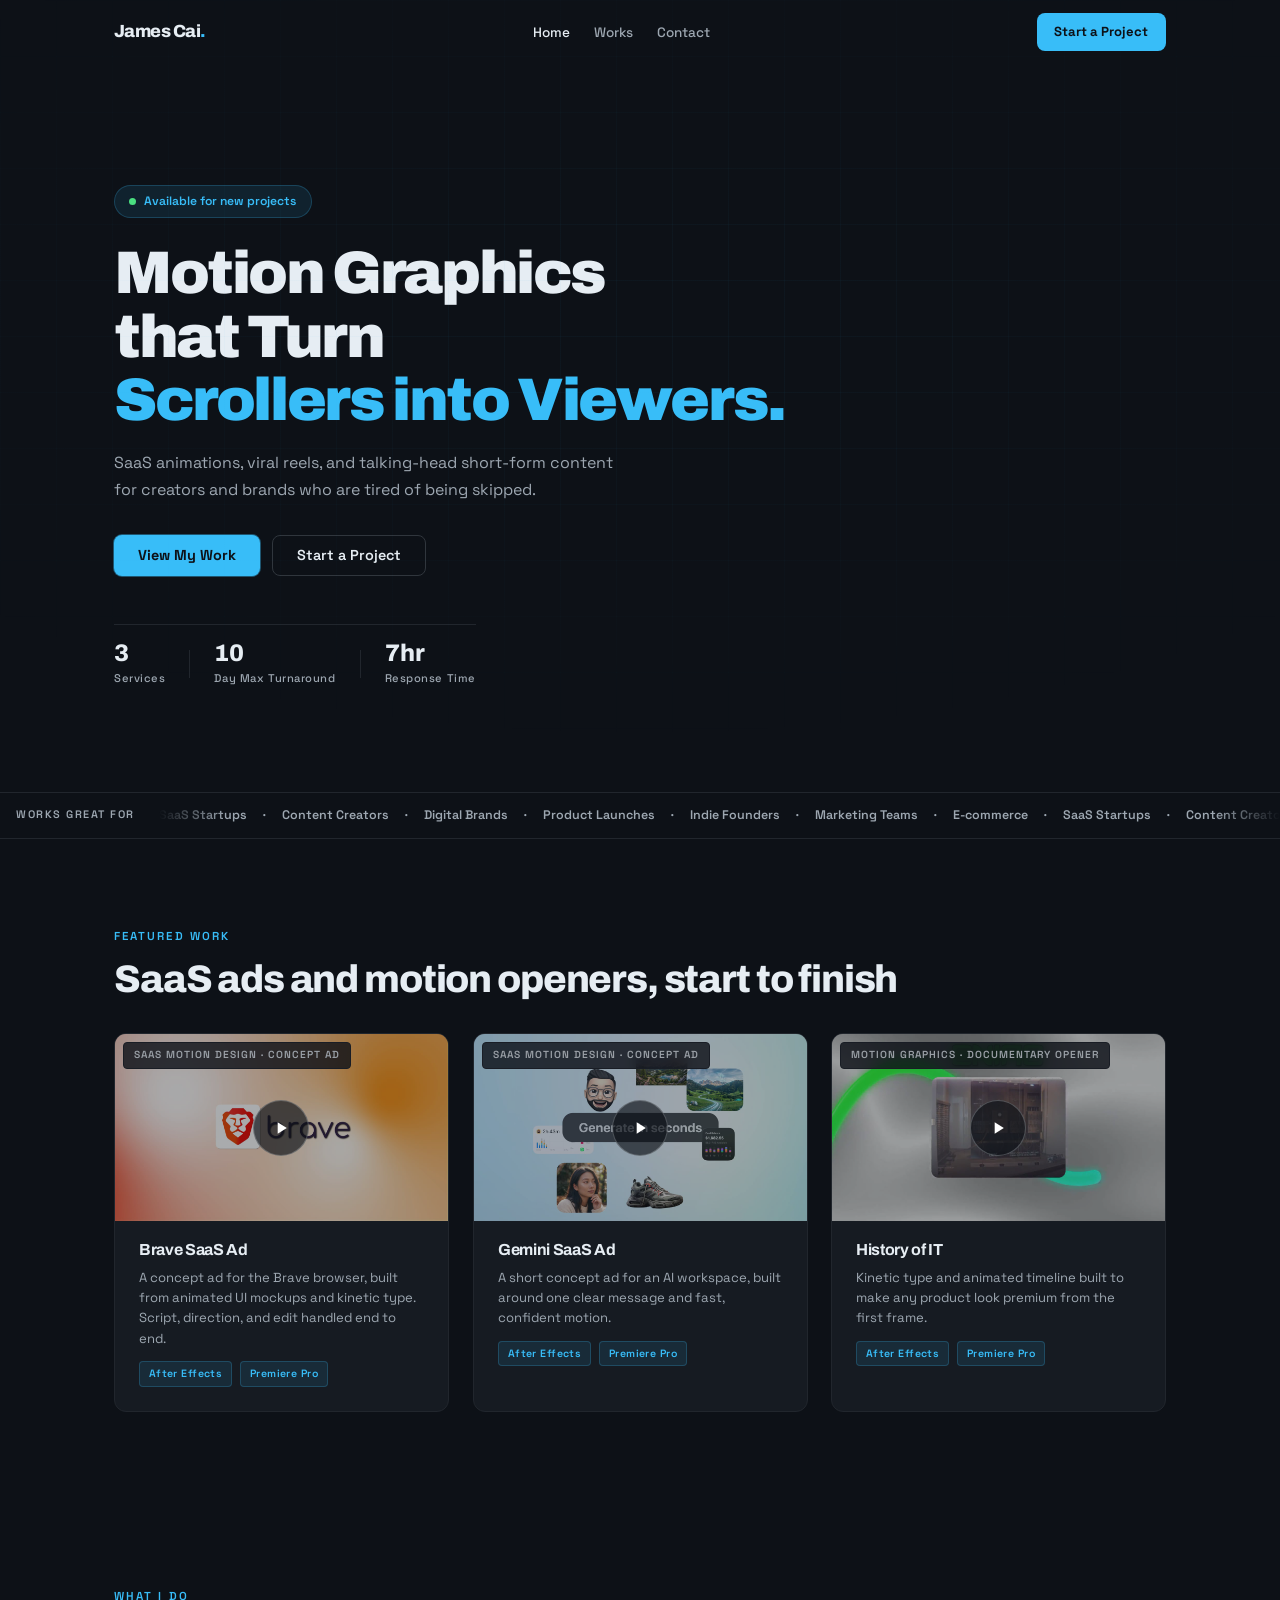
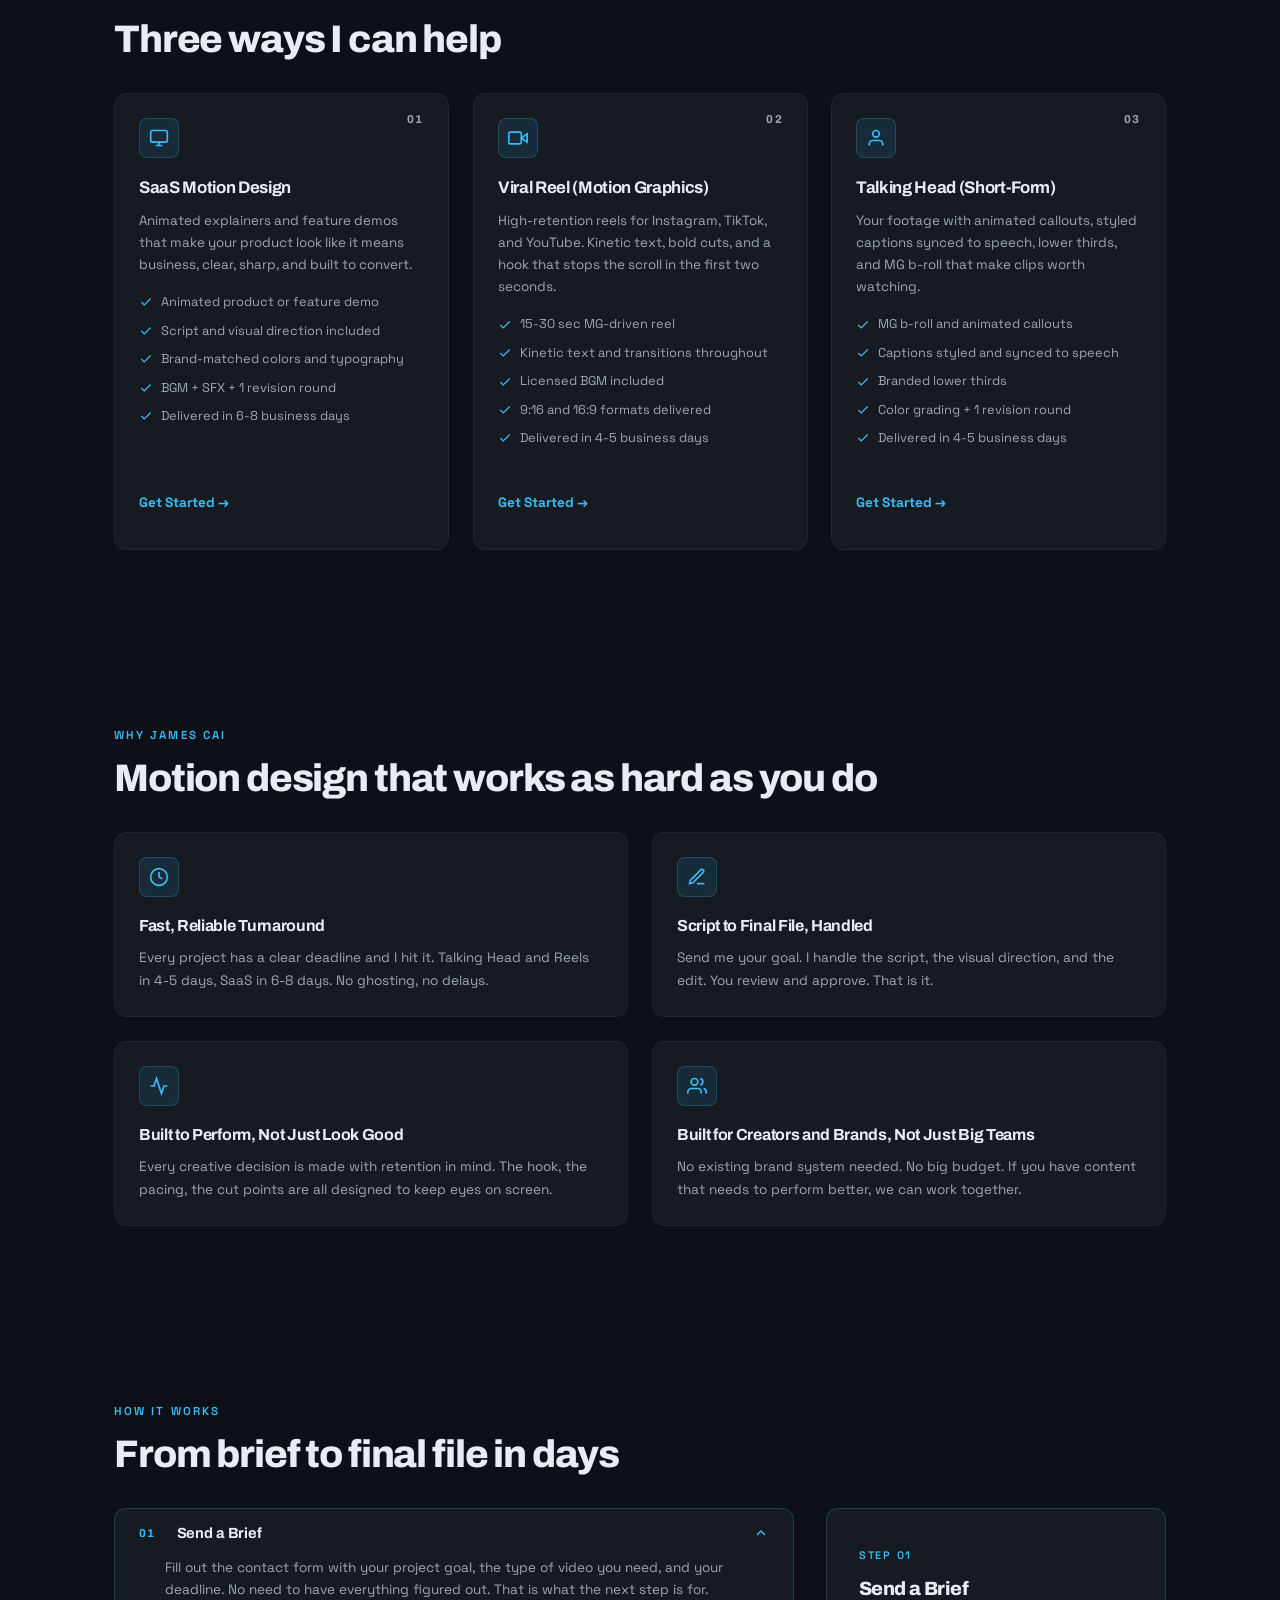
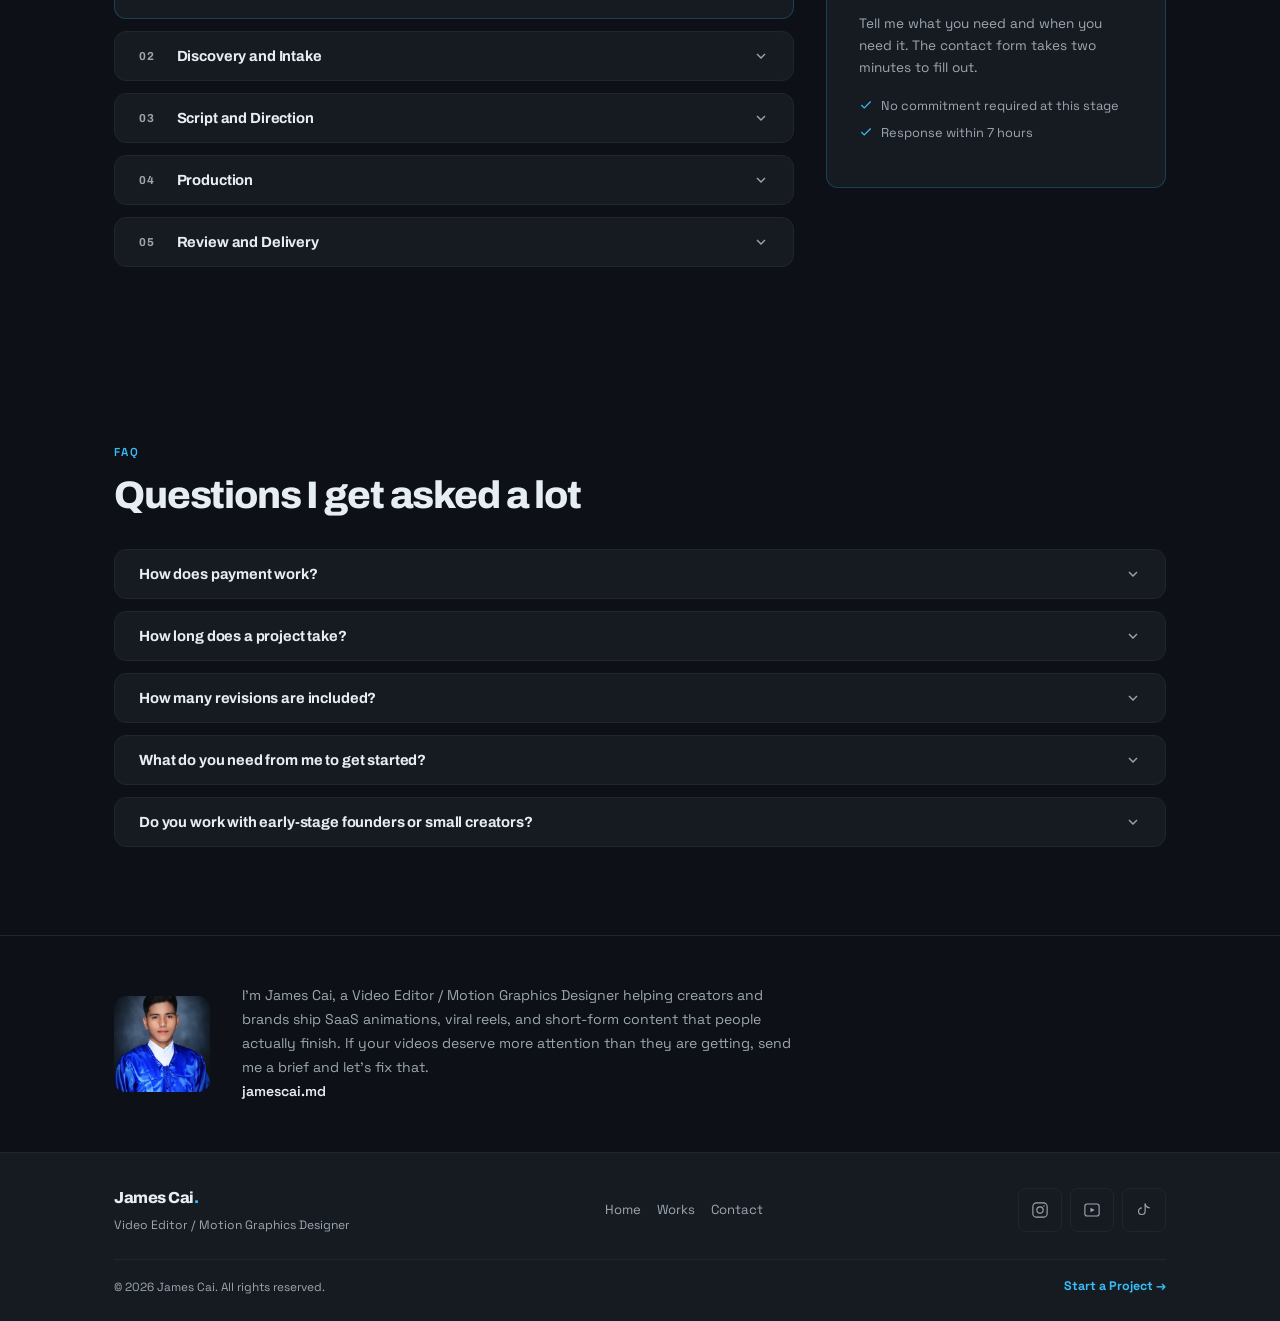
==== commit 3b39d0e8: "Fix a11y and motion defects found by the whole-site verification gate - Scroll reveal now hides cont" ====
--- a/index.html
+++ b/index.html
@@ -15,18 +15,11 @@
     <link rel="preconnect" href="https://fonts.googleapis.com">
     <link rel="preconnect" href="https://fonts.gstatic.com" crossorigin>
     <link href="https://fonts.googleapis.com/css2?family=Archivo:wght@400;500;600;700;800;900&family=Space+Grotesk:wght@300;400;500;600;700&display=swap" rel="stylesheet">
+    <!-- Scroll reveal hides content only when JS can bring it back (.js .fade-up) -->
+    <script>document.documentElement.classList.add('js');</script>
     <style>
     /* index-only section layout (shared components live in style.css) */
-    .section-header { margin-bottom: var(--space-6); }
-
     .featured-grid { display: grid; grid-template-columns: repeat(3, 1fr); gap: var(--space-5); }
-
-    /* Play/pause swap on the shared play button; drop the scrim while playing */
-    .play-btn .icon-pause { display: none; }
-    .play-btn.playing .icon-play { display: none; }
-    .play-btn.playing .icon-pause { display: flex; }
-    .play-btn.playing { background: transparent; }
-    .play-btn.playing:hover { background: rgba(13, 17, 23, 0.25); }
 
     .why-grid { display: grid; grid-template-columns: repeat(2, 1fr); gap: var(--space-5); }
     .why-card { padding: var(--space-5); background: var(--surface); border: 1px solid var(--border); border-radius: var(--radius-lg); transition: border-color var(--dur-fast) var(--ease-out); }
@@ -45,7 +38,7 @@
     .service-features { margin-bottom: var(--space-5); }
     .service-features li { display: flex; align-items: flex-start; gap: var(--space-2); font-size: 0.8rem; line-height: 1.6; color: var(--text-muted); margin-bottom: var(--space-2); }
     .service-features li svg { flex-shrink: 0; margin-top: 0.2rem; color: var(--accent); }
-    .service-cta { margin-top: auto; font-size: 0.85rem; font-weight: 700; color: var(--accent); transition: color var(--dur-fast) var(--ease-out); }
+    .service-cta { margin-top: auto; display: inline-flex; align-items: center; min-height: 44px; font-size: 0.85rem; font-weight: 700; color: var(--accent); transition: color var(--dur-fast) var(--ease-out); }
     .service-cta:hover { color: var(--accent-hover); }
 
     .process-layout { display: grid; grid-template-columns: 1fr 340px; gap: var(--space-6); align-items: start; }
@@ -59,17 +52,6 @@
     @media (max-width: 880px) {
         .featured-grid, .why-grid, .services-grid { grid-template-columns: 1fr; }
         .process-layout { grid-template-columns: 1fr; }
-
-        /* Menu close: exit animation, then the panel is removed by JS after 160ms */
-        .nav-menu.closing { animation: nav-close var(--dur-exit) var(--ease-out) forwards; }
-        @keyframes nav-close {
-            from { opacity: 1; transform: scaleY(1); }
-            to   { opacity: 0; transform: scaleY(0.95); }
-        }
-    }
-
-    @media (prefers-reduced-motion: reduce) {
-        .nav-menu.closing { animation: none; }
     }
     </style>
 </head>
@@ -94,6 +76,7 @@
         </div>
     </header>
 
+    <main>
     <!-- HERO -->
     <section class="hero">
         <div class="container">
@@ -270,7 +253,7 @@
                         <svg width="20" height="20" viewBox="0 0 24 24" fill="none" stroke="currentColor" stroke-width="2"><path d="M20 21v-2a4 4 0 0 0-4-4H8a4 4 0 0 0-4 4v2"/><circle cx="12" cy="7" r="4"/></svg>
                     </div>
                     <h3>Talking Head (Short-Form)</h3>
-                    <p>Your footage elevated with animated callouts, styled captions synced to speech, lower thirds, and MG b-roll that make clips worth watching.</p>
+                    <p>Your footage with animated callouts, styled captions synced to speech, lower thirds, and MG b-roll that make clips worth watching.</p>
                     <ul class="service-features">
                         <li><svg width="14" height="14" viewBox="0 0 24 24" fill="none" stroke="currentColor" stroke-width="2"><polyline points="20 6 9 17 4 12"/></svg>MG b-roll and animated callouts</li>
                         <li><svg width="14" height="14" viewBox="0 0 24 24" fill="none" stroke="currentColor" stroke-width="2"><polyline points="20 6 9 17 4 12"/></svg>Captions styled and synced to speech</li>
@@ -477,6 +460,7 @@
             </div>
         </div>
     </section>
+    </main>
 
     <!-- FOOTER -->
     <footer class="footer">
@@ -569,15 +553,21 @@
         };
         btn.addEventListener('click', () => {
             if (video.paused) {
-                document.querySelectorAll('.featured-grid video').forEach((v) => { if (v !== video) v.pause(); });
+                document.querySelectorAll('.featured-grid video').forEach((v) => {
+                    if (v !== video) {
+                        v.pause();
+                        v.closest('.work-media').classList.remove('video-loading'); // paused while still buffering: never reaches 'playing'
+                    }
+                });
                 media.classList.add('video-loading');
                 video.play().catch(() => media.classList.remove('video-loading'));
             } else {
+                media.classList.remove('video-loading'); // second click while still buffering
                 video.pause();
             }
         });
         video.addEventListener('playing', () => { media.classList.remove('video-loading'); setPlaying(true); });
-        video.addEventListener('pause',  () => setPlaying(false));
+        video.addEventListener('pause',  () => { media.classList.remove('video-loading'); setPlaying(false); });
         video.addEventListener('ended',  () => setPlaying(false));
     });
 
--- a/style.css
+++ b/style.css
@@ -18,7 +18,7 @@
 
     /* Text (all pairs AA-checked against --bg and --surface) */
     --text: #E6EDF3;
-    --text-muted: #8B949E;          /* 6.17:1 on bg, 5.64:1 on surface */
+    --text-muted: #9DA7B1;          /* 7.75:1 on bg, 7.08:1 on surface (rule 10) */
 
     /* Accent */
     --accent: #38BDF8;
@@ -77,6 +77,13 @@
     scroll-behavior: smooth;
 }
 
+/* Keyboard focus must land where the user can see it: a smooth scroll leaves the
+   focused control off-screen for hundreds of ms, so keyboard scrolling jumps
+   straight there while mouse-initiated anchor scrolling stays smooth. */
+html:has(:focus-visible) {
+    scroll-behavior: auto;
+}
+
 body {
     font-family: var(--font-body);
     background: var(--bg);
@@ -171,8 +178,15 @@
     text-wrap: balance;
 }
 
-/* Scroll reveal (IntersectionObserver toggles .visible) */
-.fade-up {
+/* Section header wrapper: eyebrow + title, spaced off the section body */
+.section-header {
+    margin-bottom: var(--space-6);
+}
+
+/* Scroll reveal (IntersectionObserver toggles .visible).
+   The hidden state lives under .js, which the page sets with an inline script:
+   without JS the copy stays visible instead of being stuck at opacity 0. */
+.js .fade-up {
     opacity: 0;
     transform: translateY(20px);
     transition:
@@ -185,6 +199,14 @@
 .fade-up.visible {
     opacity: 1;
     transform: translateY(0);
+}
+
+/* A keyboard user tabbing into a card must see the focus ring at once, so a
+   focused reveal block shows immediately instead of waiting for the observer. */
+.js .fade-up:focus-within {
+    opacity: 1;
+    transform: none;
+    transition: none;
 }
 
 /* Stagger children by 30ms (rule 25); pages opt in with .stagger */
@@ -676,6 +698,15 @@
     display: none;
 }
 
+/* Playing state: icon swaps to pause, scrim drops so playback isn't dimmed.
+   Icon spans live in the HTML: <span class="play-btn-icon icon-play"> and
+   <span class="play-btn-icon icon-pause">. */
+.play-btn .icon-pause { display: none; }
+.play-btn.playing .icon-play { display: none; }
+.play-btn.playing .icon-pause { display: flex; }
+.play-btn.playing { background: transparent; }
+.play-btn.playing:hover { background: rgba(13, 17, 23, 0.25); }
+
 .work-tag-badge {
     position: absolute;
     top: var(--space-2);
@@ -1395,7 +1426,7 @@
         transition-duration: 0.01ms !important;
     }
 
-    .fade-up {
+    .js .fade-up {
         opacity: 1;
         transform: none;
         transition: none;
@@ -1407,6 +1438,12 @@
 
     .avail-dot {
         animation: none;
+    }
+
+    .nav-menu.closing {
+        animation: none;
+        opacity: 0;          /* the panel leaves at once, no 160ms wait */
+        visibility: hidden;
     }
 }
 
@@ -1473,6 +1510,14 @@
         border-bottom: none;
     }
 
+    /* Menu close: exit animation, then the panel is removed by JS after 160ms
+       (--dur-exit; keep the JS timeout in sync with it) */
+    .nav-menu.closing { animation: nav-close var(--dur-exit) var(--ease-out) forwards; }
+    @keyframes nav-close {
+        from { opacity: 1; transform: scaleY(1); }
+        to   { opacity: 0; transform: scaleY(0.95); }
+    }
+
     .mobile-menu-btn.active span {
         transition-duration: var(--dur-exit);
     }
@@ -1523,7 +1568,7 @@
     }
 
     .marquee-label {
-        padding-left: var(--space-2);
+        padding-left: var(--space-5);   /* sits on the page margin (.container padding) */
     }
 
     .footer-content {
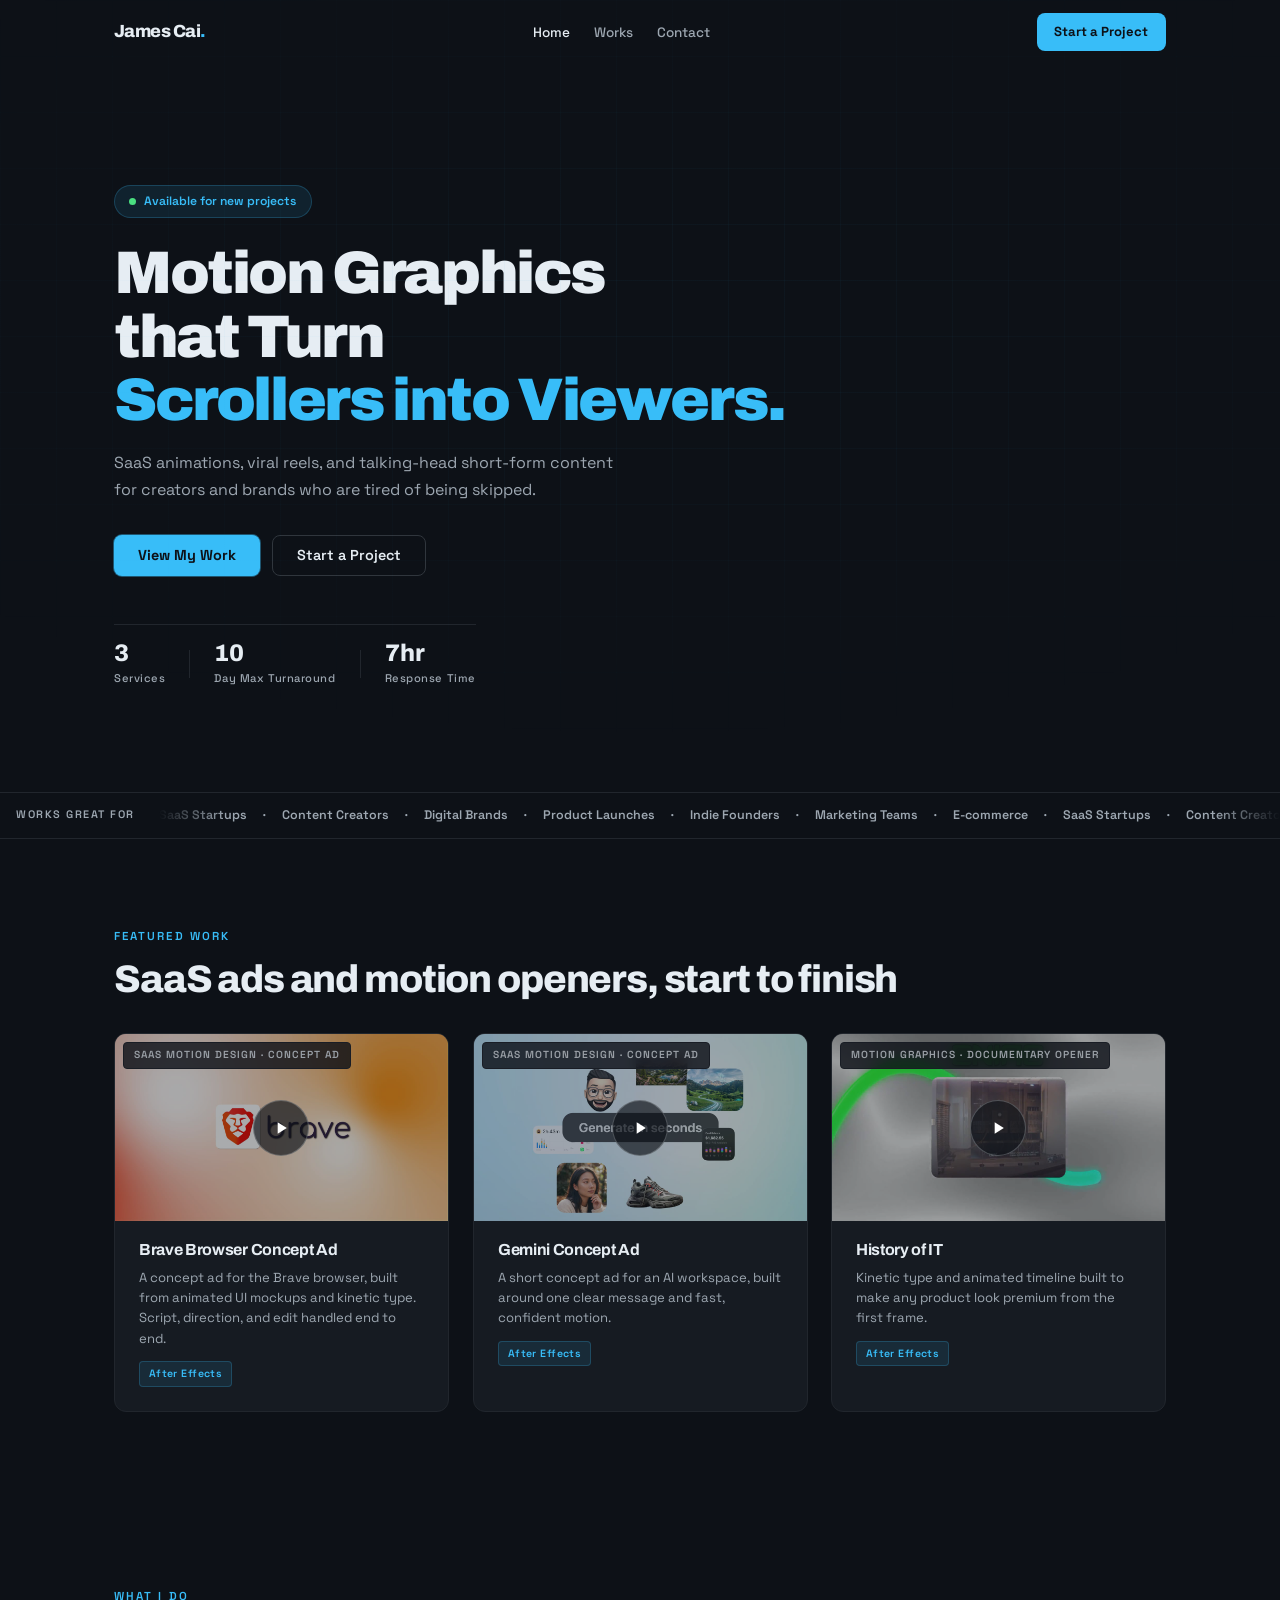
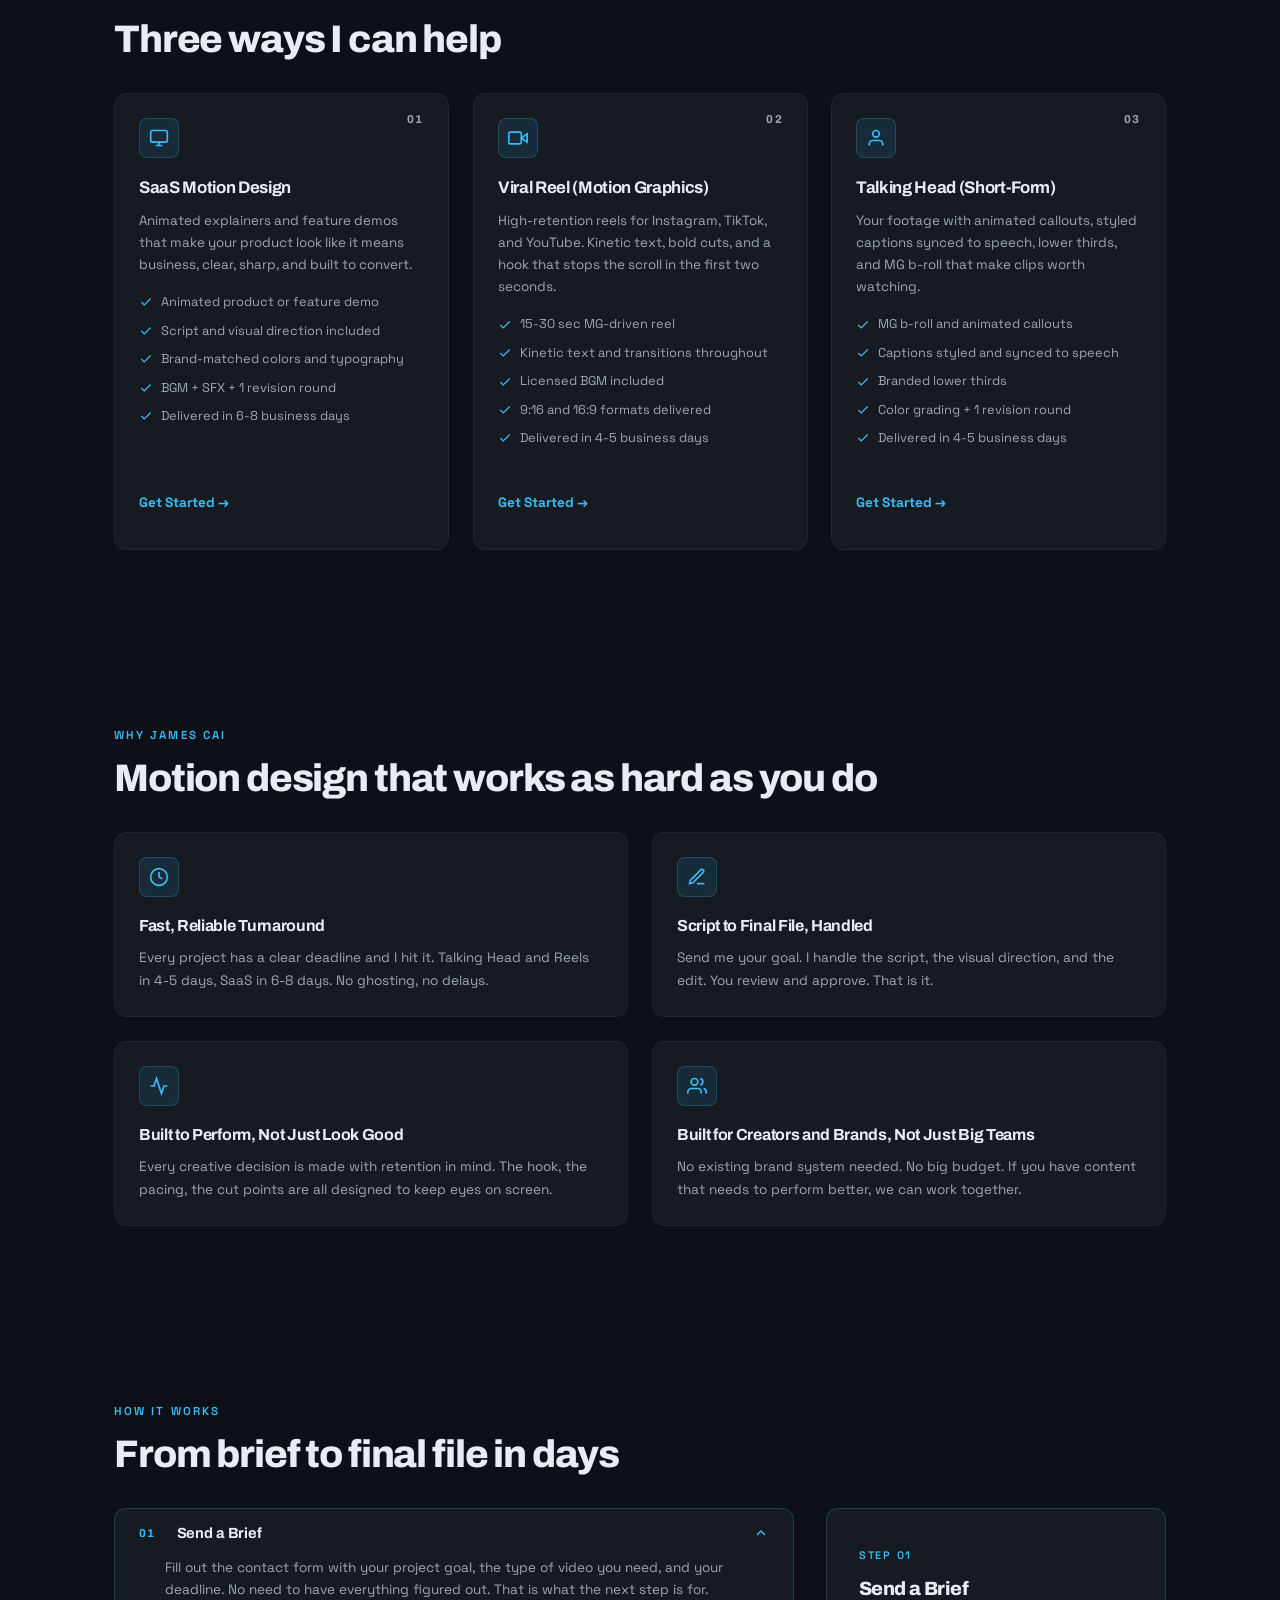
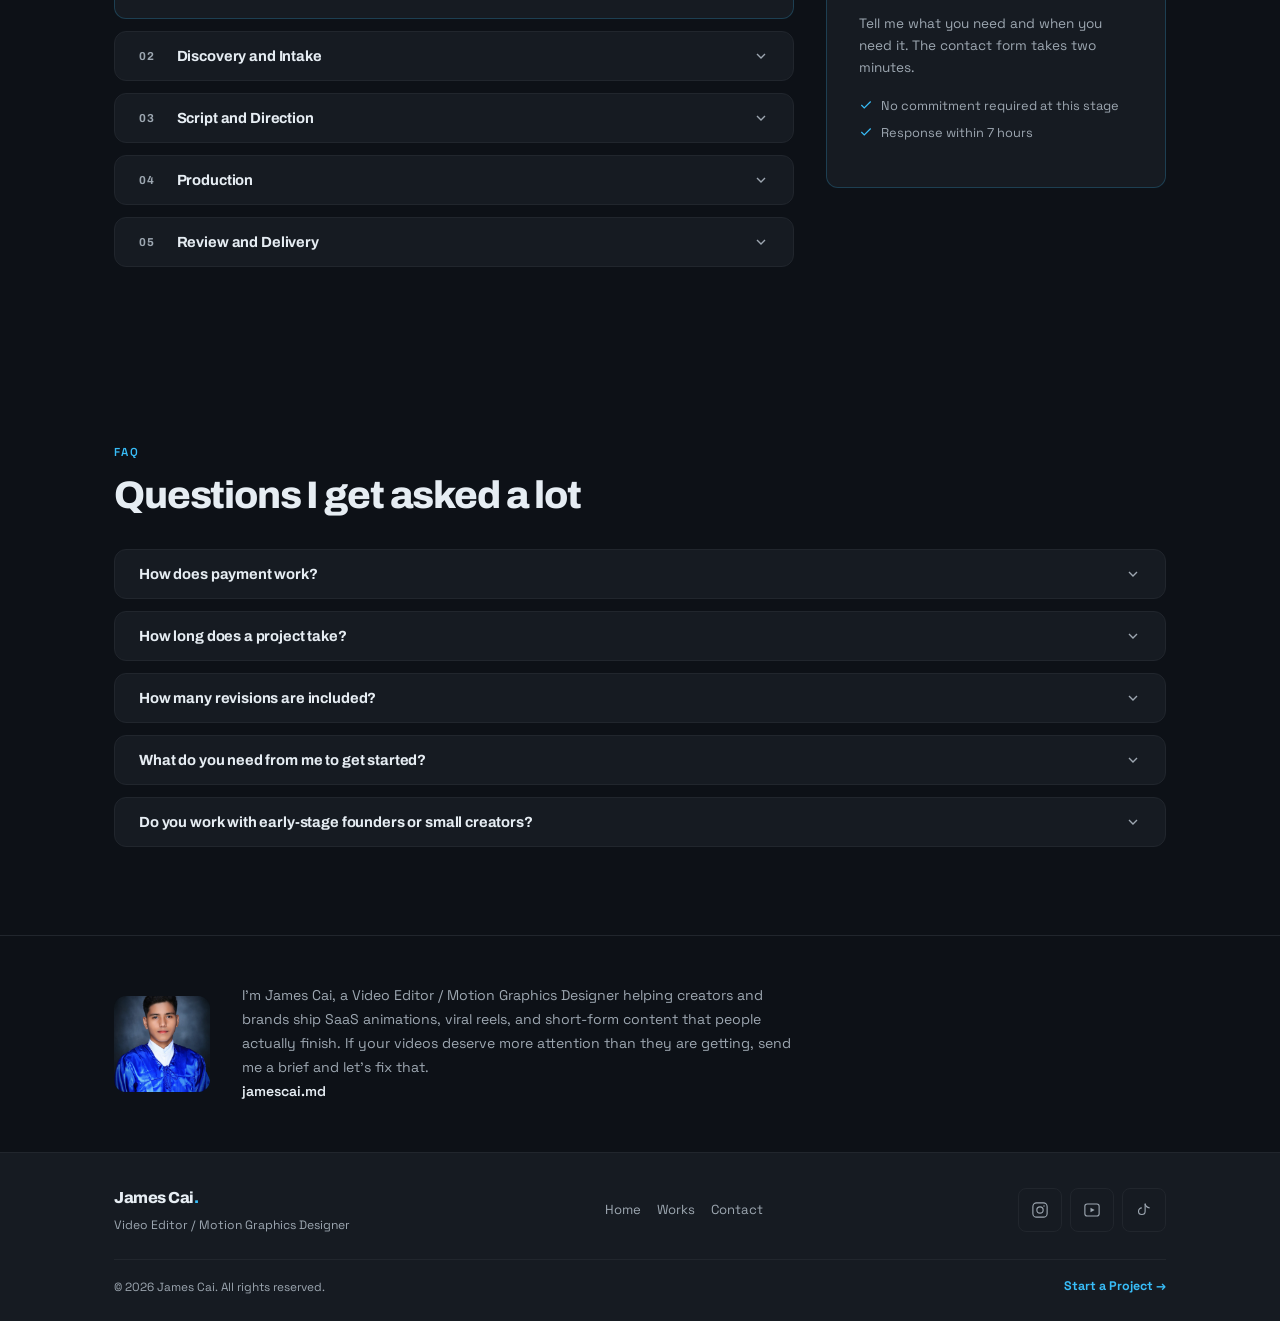
==== commit 0607acb4: "Apply final review fix wave to the portfolio site 1. index.html featured cards now match the locked " ====
--- a/index.html
+++ b/index.html
@@ -63,7 +63,7 @@
                 <a href="index.html" class="logo">James Cai<span class="logo-dot">.</span></a>
                 <nav class="nav-menu" id="navMenu" aria-label="Main navigation">
                     <ul>
-                        <li><a href="index.html" class="active">Home</a></li>
+                        <li><a href="index.html" class="active" aria-current="page">Home</a></li>
                         <li><a href="works.html">Works</a></li>
                         <li><a href="contact.html">Contact</a></li>
                     </ul>
@@ -124,13 +124,13 @@
                 <span>Indie Founders</span><span class="marquee-dot">·</span>
                 <span>Marketing Teams</span><span class="marquee-dot">·</span>
                 <span>E-commerce</span><span class="marquee-dot">·</span>
-                <span>SaaS Startups</span><span class="marquee-dot">·</span>
-                <span>Content Creators</span><span class="marquee-dot">·</span>
-                <span>Digital Brands</span><span class="marquee-dot">·</span>
-                <span>Product Launches</span><span class="marquee-dot">·</span>
-                <span>Indie Founders</span><span class="marquee-dot">·</span>
-                <span>Marketing Teams</span><span class="marquee-dot">·</span>
-                <span>E-commerce</span><span class="marquee-dot">·</span>
+                <span aria-hidden="true">SaaS Startups</span><span aria-hidden="true" class="marquee-dot">·</span>
+                <span aria-hidden="true">Content Creators</span><span aria-hidden="true" class="marquee-dot">·</span>
+                <span aria-hidden="true">Digital Brands</span><span aria-hidden="true" class="marquee-dot">·</span>
+                <span aria-hidden="true">Product Launches</span><span aria-hidden="true" class="marquee-dot">·</span>
+                <span aria-hidden="true">Indie Founders</span><span aria-hidden="true" class="marquee-dot">·</span>
+                <span aria-hidden="true">Marketing Teams</span><span aria-hidden="true" class="marquee-dot">·</span>
+                <span aria-hidden="true">E-commerce</span><span aria-hidden="true" class="marquee-dot">·</span>
             </div>
         </div>
     </div>
@@ -149,17 +149,16 @@
                             <source src="assets/video/brave-saas-ad.mp4" type="video/mp4">
                         </video>
                         <span class="work-tag-badge">SaaS Motion Design · Concept Ad</span>
-                        <button class="play-btn" type="button" aria-pressed="false" aria-label="Play Brave SaaS Ad video">
+                        <button class="play-btn" type="button" aria-pressed="false" aria-label="Play Brave Browser Concept Ad video">
                             <span class="play-btn-icon icon-play"><svg width="20" height="20" viewBox="0 0 24 24" fill="currentColor"><polygon points="8 5 19 12 8 19 8 5"/></svg></span>
                             <span class="play-btn-icon icon-pause"><svg width="20" height="20" viewBox="0 0 24 24" fill="currentColor"><rect x="7" y="5" width="3.5" height="14" rx="1"/><rect x="13.5" y="5" width="3.5" height="14" rx="1"/></svg></span>
                         </button>
                     </div>
                     <div class="work-info">
-                        <h3>Brave SaaS Ad</h3>
+                        <h3>Brave Browser Concept Ad</h3>
                         <p>A concept ad for the Brave browser, built from animated UI mockups and kinetic type. Script, direction, and edit handled end to end.</p>
                         <div class="work-tools">
                             <span>After Effects</span>
-                            <span>Premiere Pro</span>
                         </div>
                     </div>
                 </article>
@@ -169,17 +168,16 @@
                             <source src="assets/video/gemini-saas-ad.mp4" type="video/mp4">
                         </video>
                         <span class="work-tag-badge">SaaS Motion Design · Concept Ad</span>
-                        <button class="play-btn" type="button" aria-pressed="false" aria-label="Play Gemini SaaS Ad video">
+                        <button class="play-btn" type="button" aria-pressed="false" aria-label="Play Gemini Concept Ad video">
                             <span class="play-btn-icon icon-play"><svg width="20" height="20" viewBox="0 0 24 24" fill="currentColor"><polygon points="8 5 19 12 8 19 8 5"/></svg></span>
                             <span class="play-btn-icon icon-pause"><svg width="20" height="20" viewBox="0 0 24 24" fill="currentColor"><rect x="7" y="5" width="3.5" height="14" rx="1"/><rect x="13.5" y="5" width="3.5" height="14" rx="1"/></svg></span>
                         </button>
                     </div>
                     <div class="work-info">
-                        <h3>Gemini SaaS Ad</h3>
+                        <h3>Gemini Concept Ad</h3>
                         <p>A short concept ad for an AI workspace, built around one clear message and fast, confident motion.</p>
                         <div class="work-tools">
                             <span>After Effects</span>
-                            <span>Premiere Pro</span>
                         </div>
                     </div>
                 </article>
@@ -199,7 +197,6 @@
                         <p>Kinetic type and animated timeline built to make any product look premium from the first frame.</p>
                         <div class="work-tools">
                             <span>After Effects</span>
-                            <span>Premiere Pro</span>
                         </div>
                     </div>
                 </article>
@@ -388,7 +385,7 @@
                 <div class="process-panel" id="processPanel">
                     <div class="panel-eyebrow" id="panelEyebrow">Step 01</div>
                     <div class="panel-title" id="panelTitle">Send a Brief</div>
-                    <div class="panel-desc" id="panelDesc">Tell me what you need and when you need it. The contact form takes two minutes to fill out.</div>
+                    <div class="panel-desc" id="panelDesc">Tell me what you need and when you need it. The contact form takes two minutes.</div>
                     <div id="panelDetails">
                         <div class="panel-detail">
                             <svg width="14" height="14" viewBox="0 0 24 24" fill="none" stroke="currentColor" stroke-width="2"><polyline points="20 6 9 17 4 12"/></svg>
--- a/style.css
+++ b/style.css
@@ -624,10 +624,6 @@
 }
 
 /* Poster loading state: cheap shimmer, no spinner element needed */
-.work-media.video-loading img {
-    opacity: 0;
-}
-
 .work-media.video-loading::after {
     content: '';
     position: absolute;
@@ -640,6 +636,7 @@
     );
     background-size: 200% 100%;
     animation: shimmer 1.4s linear infinite;
+    pointer-events: none;   /* the shimmer must not swallow the play/cancel click */
 }
 
 @keyframes shimmer {
@@ -692,10 +689,6 @@
 .play-btn:focus-visible {
     outline: 2px solid var(--accent);
     outline-offset: -2px;
-}
-
-.play-btn.hidden {
-    display: none;
 }
 
 /* Playing state: icon swaps to pause, scrim drops so playback isn't dimmed.
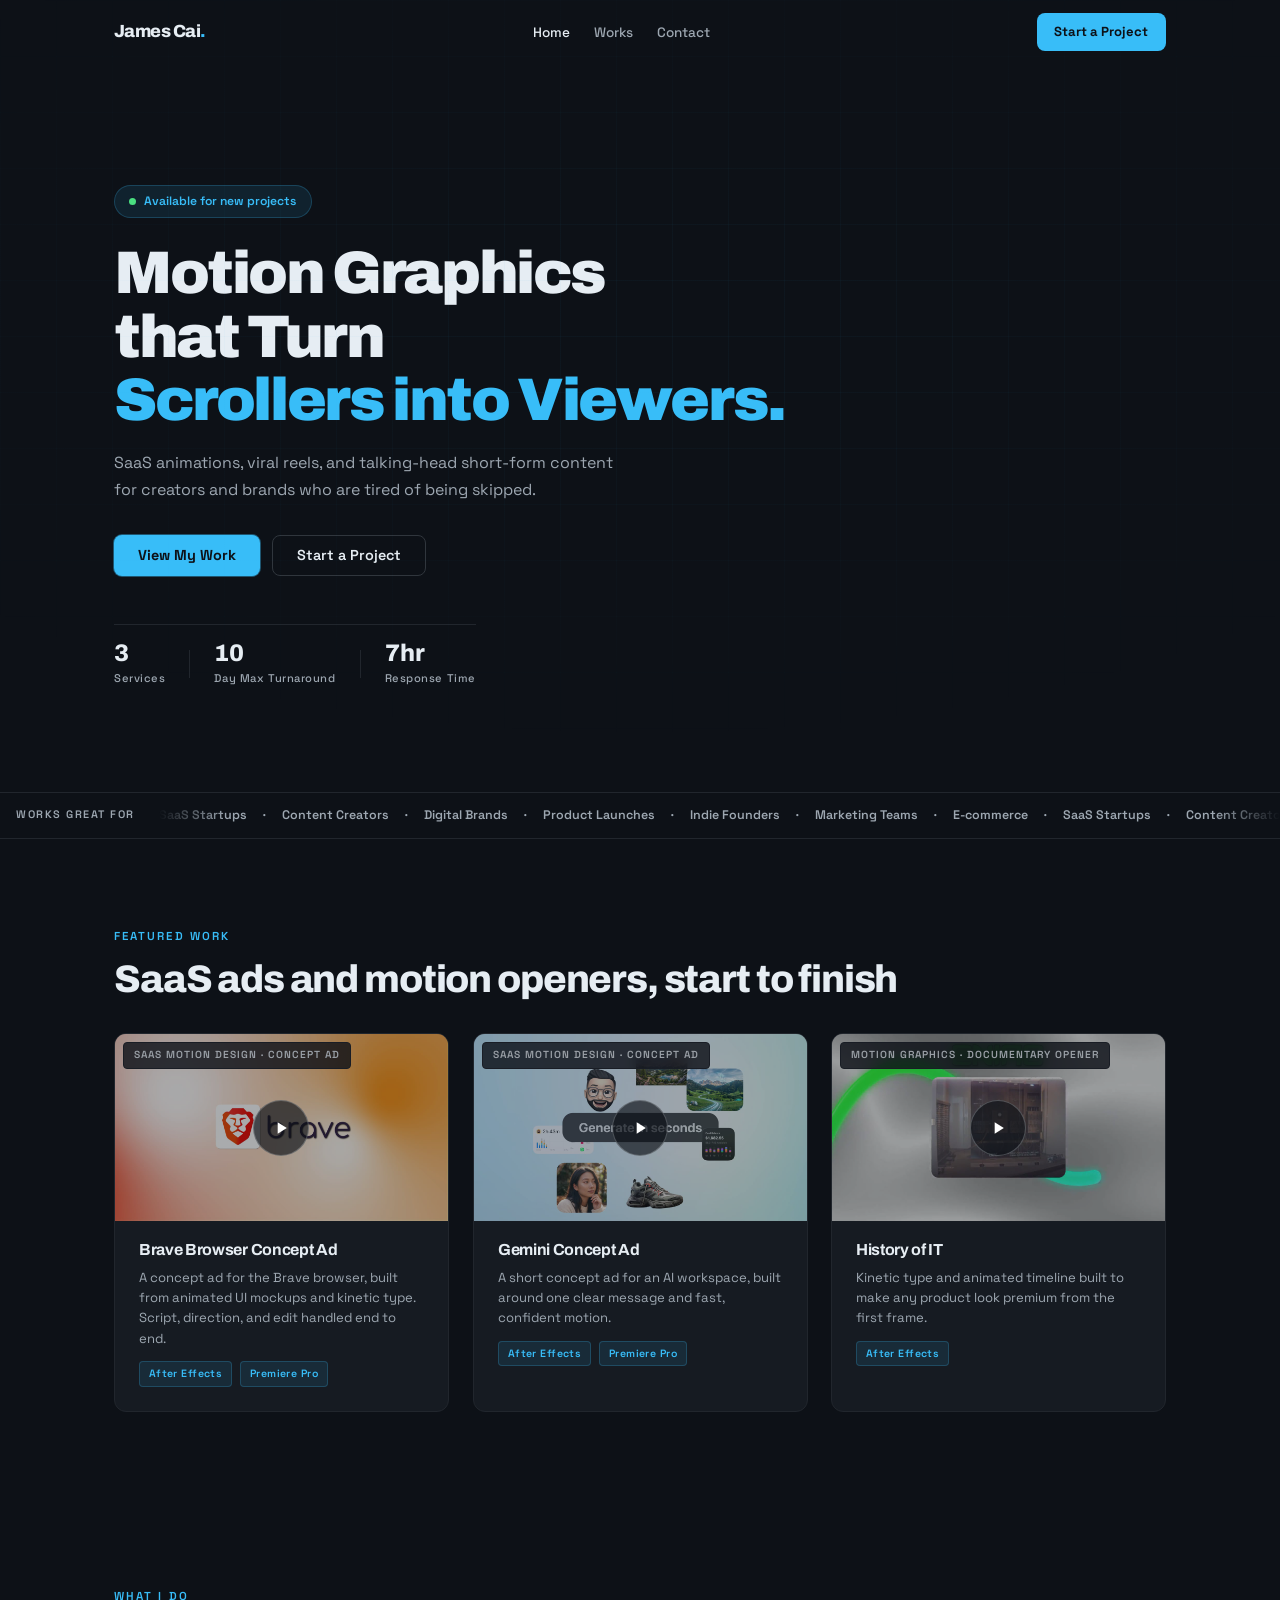
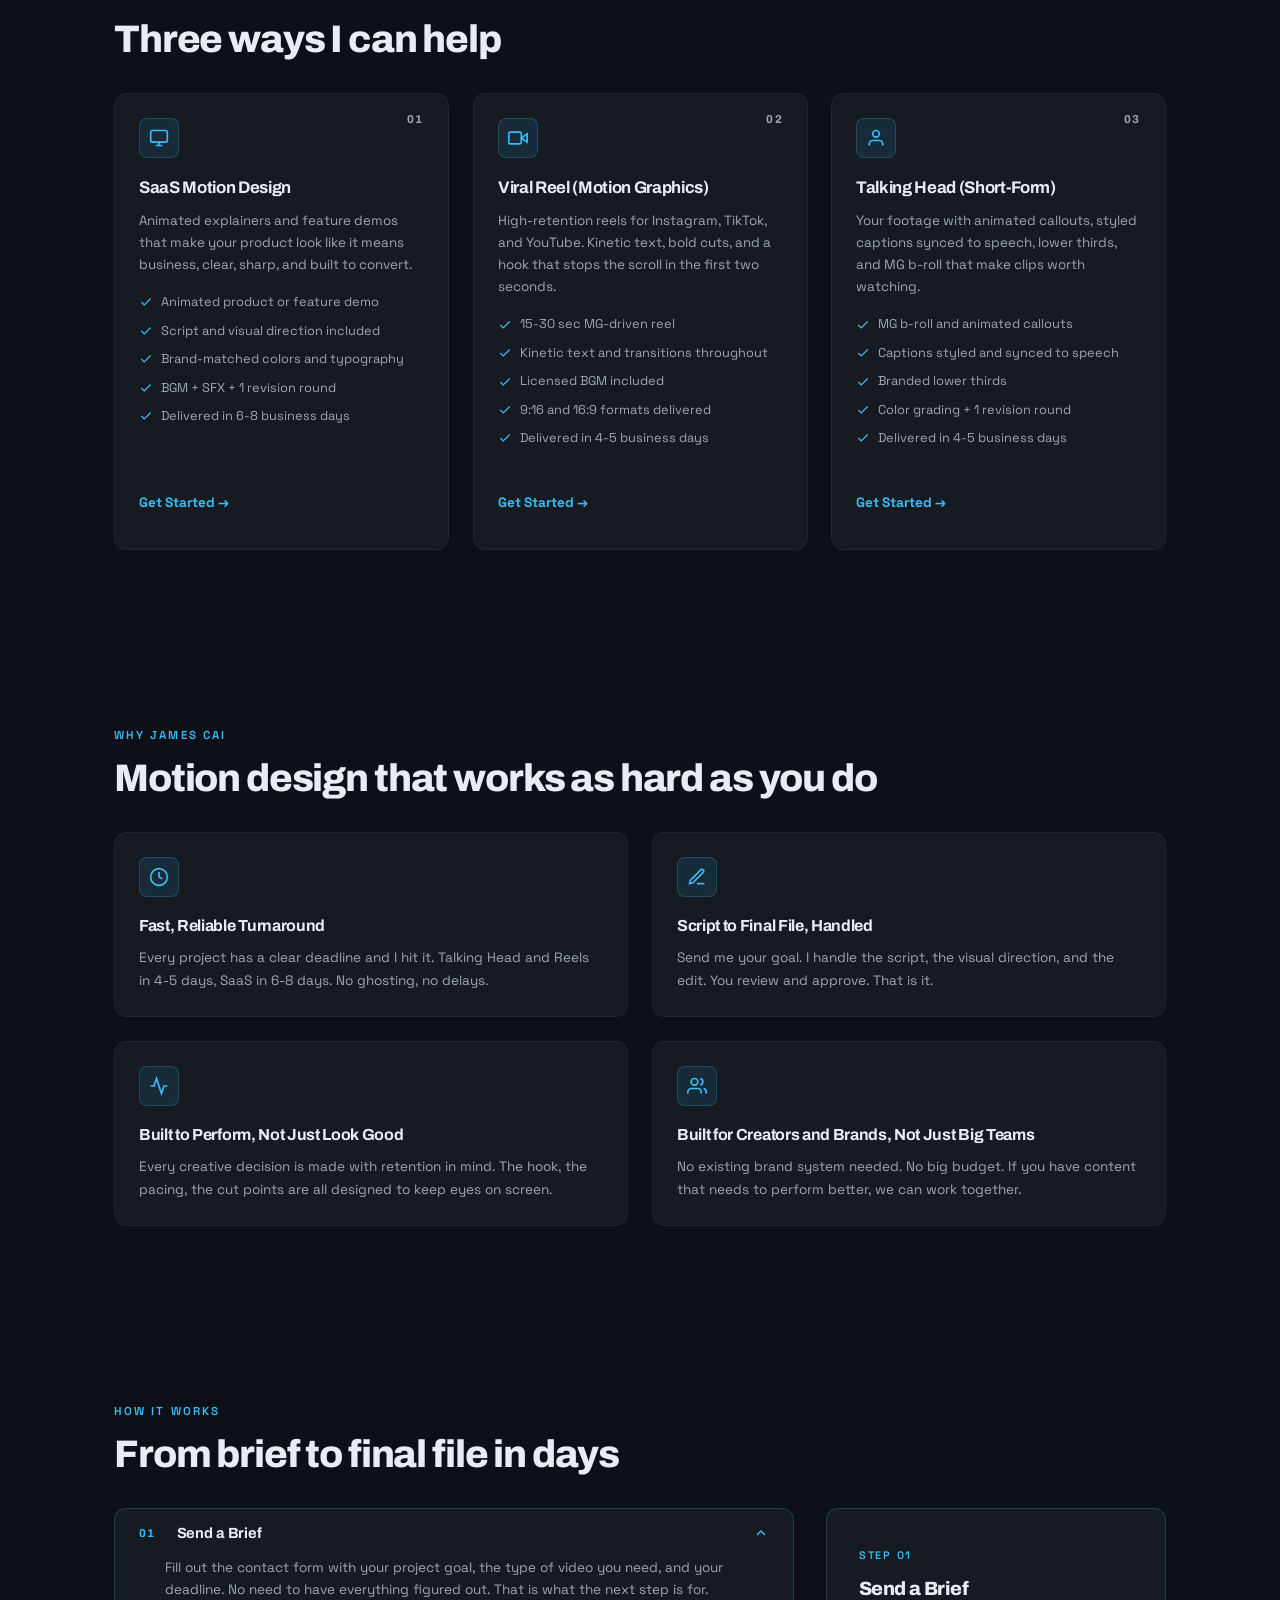
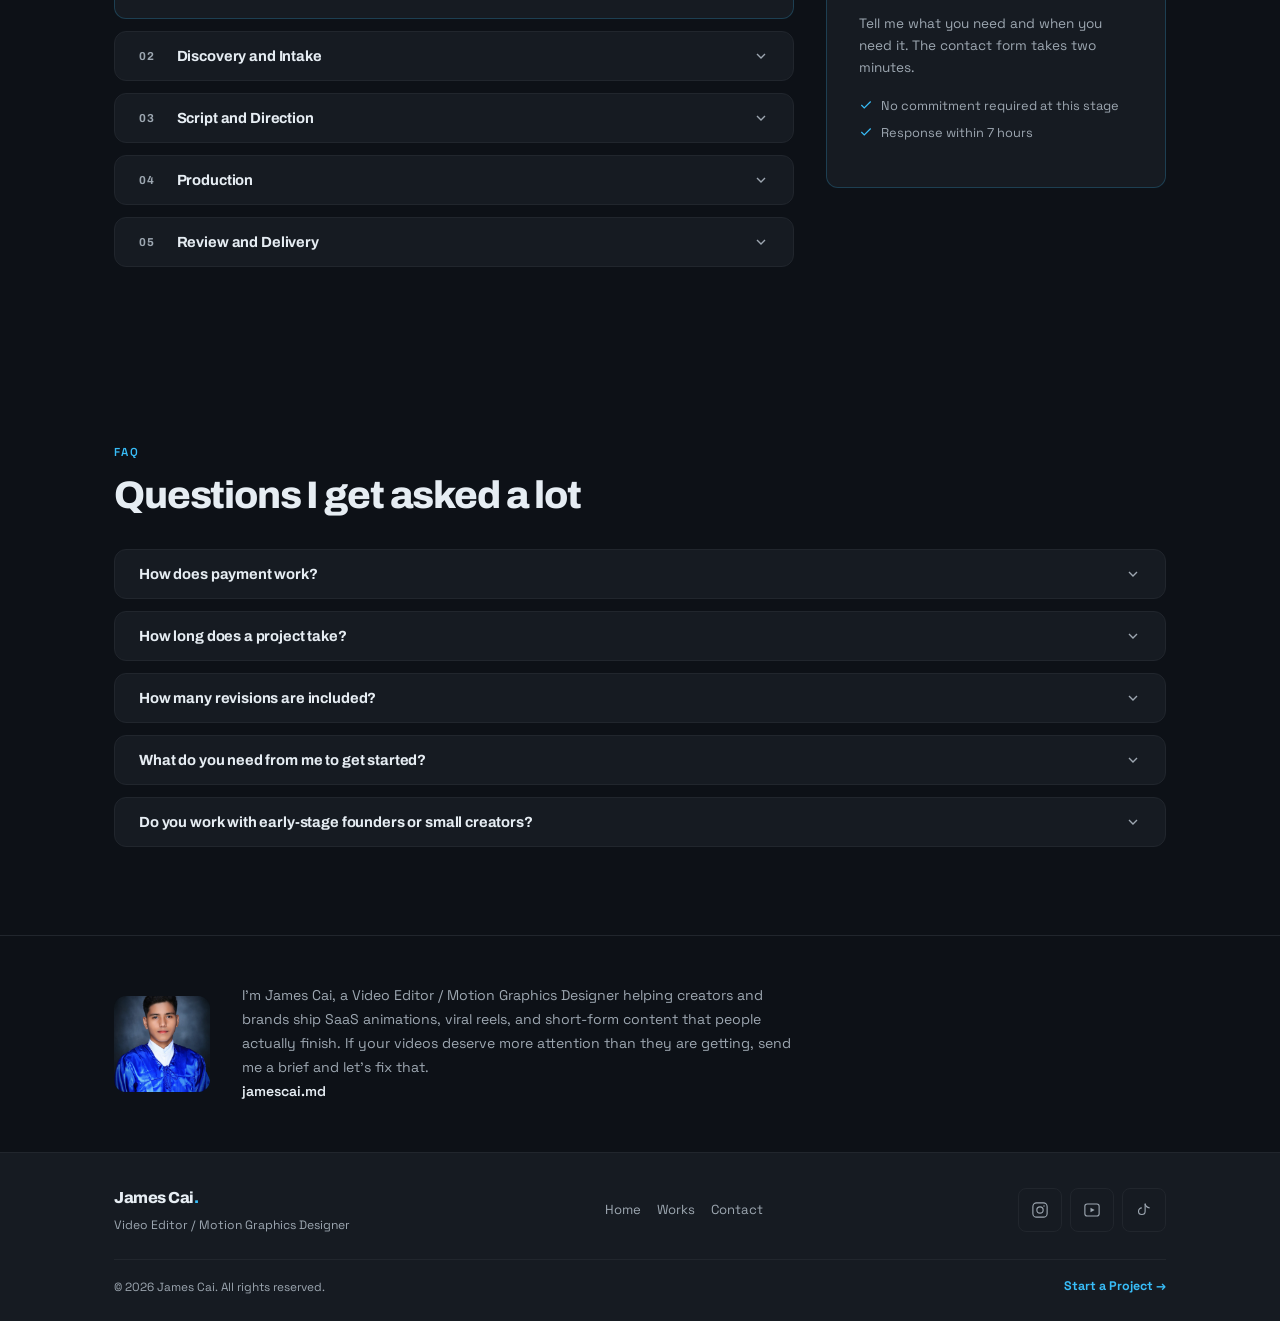
==== commit 8dd976a0: "Add Premiere Pro to Brave and Gemini tool chips on index and works per James ruling" ====
--- a/index.html
+++ b/index.html
@@ -159,6 +159,7 @@
                         <p>A concept ad for the Brave browser, built from animated UI mockups and kinetic type. Script, direction, and edit handled end to end.</p>
                         <div class="work-tools">
                             <span>After Effects</span>
+                            <span>Premiere Pro</span>
                         </div>
                     </div>
                 </article>
@@ -178,6 +179,7 @@
                         <p>A short concept ad for an AI workspace, built around one clear message and fast, confident motion.</p>
                         <div class="work-tools">
                             <span>After Effects</span>
+                            <span>Premiere Pro</span>
                         </div>
                     </div>
                 </article>
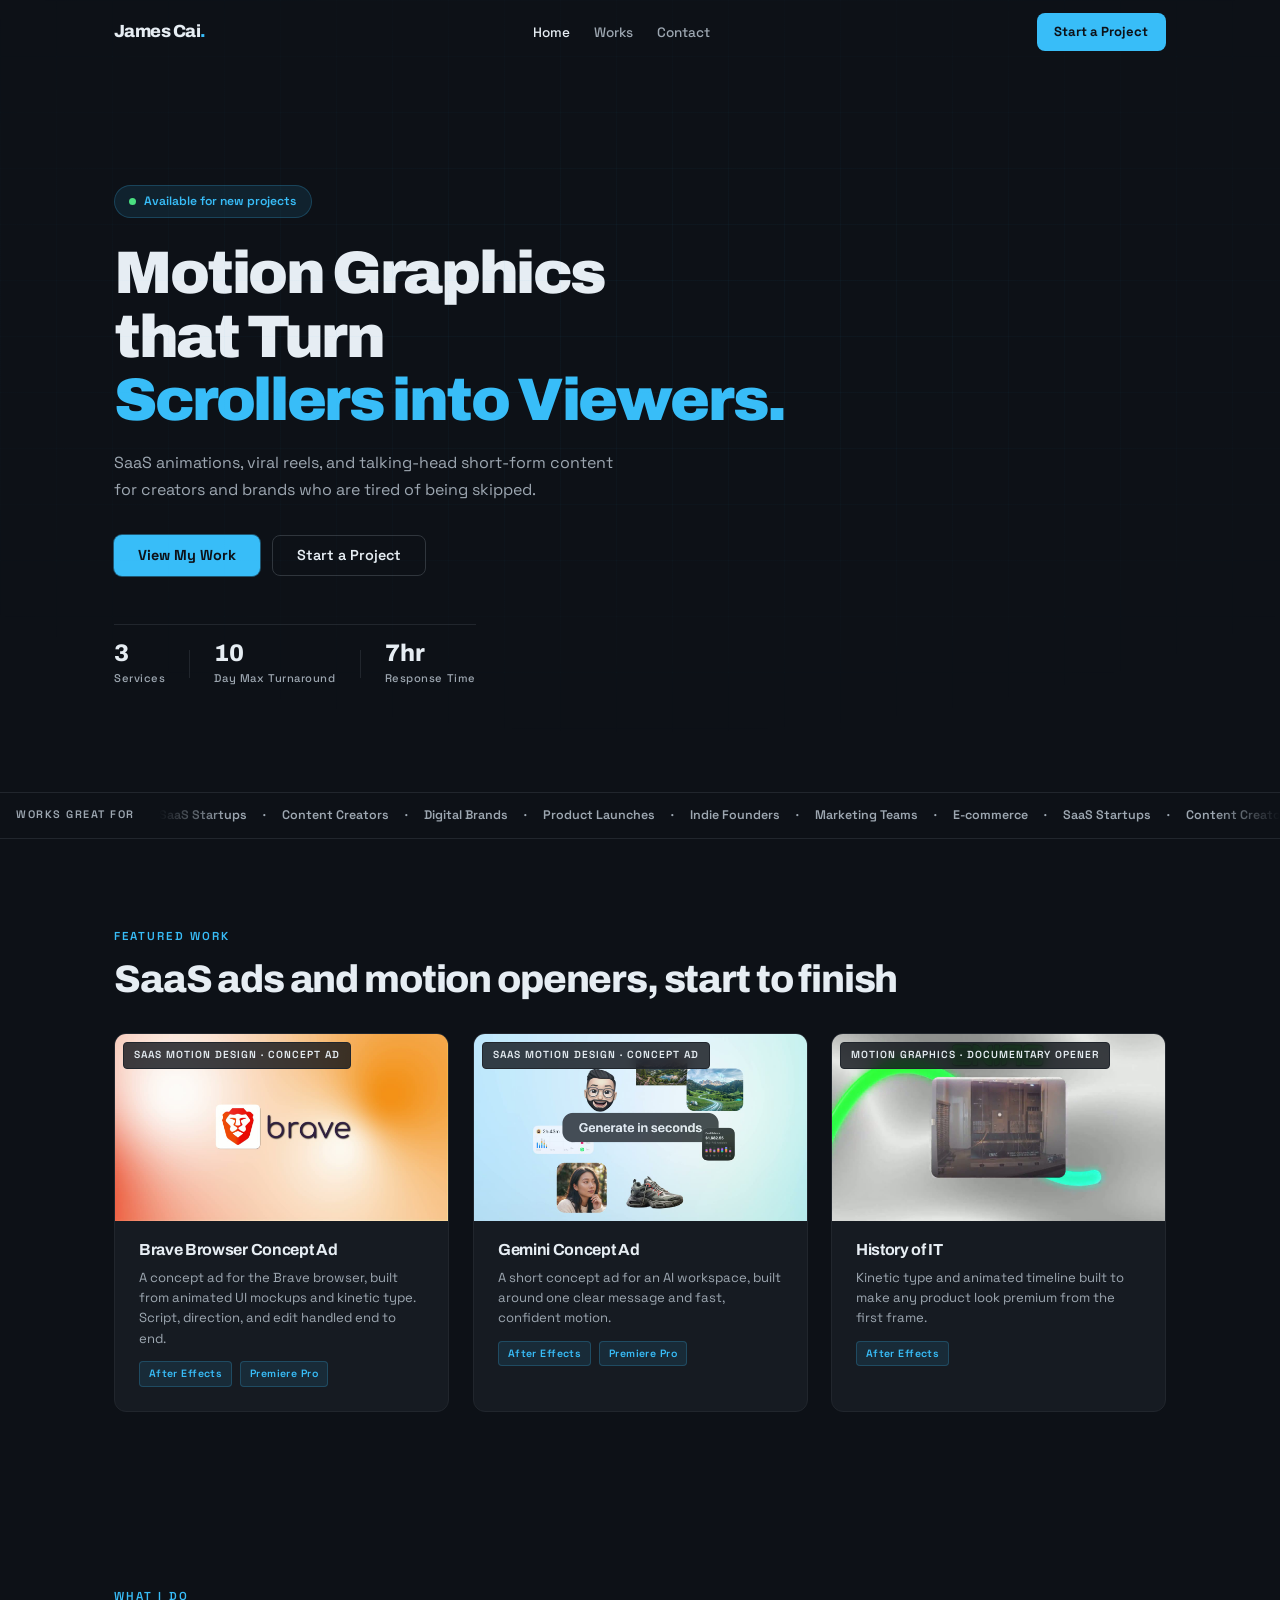
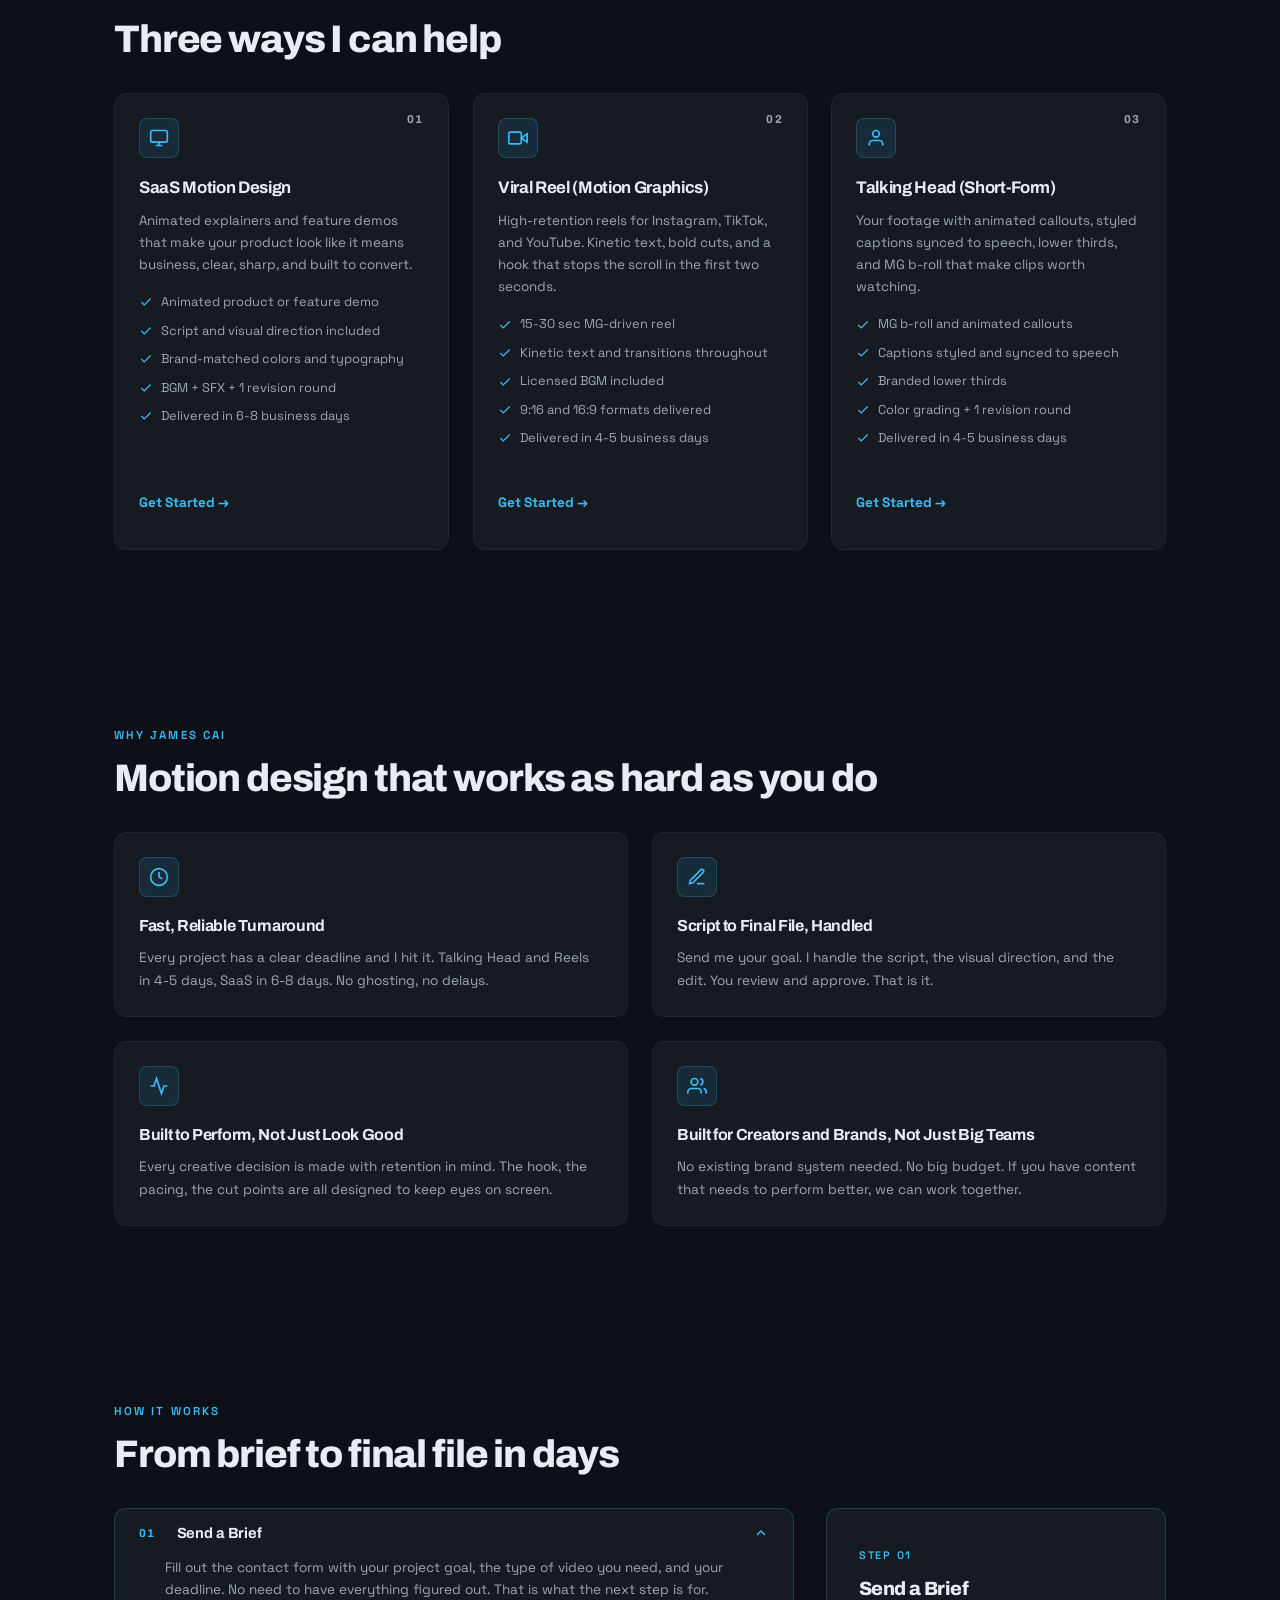
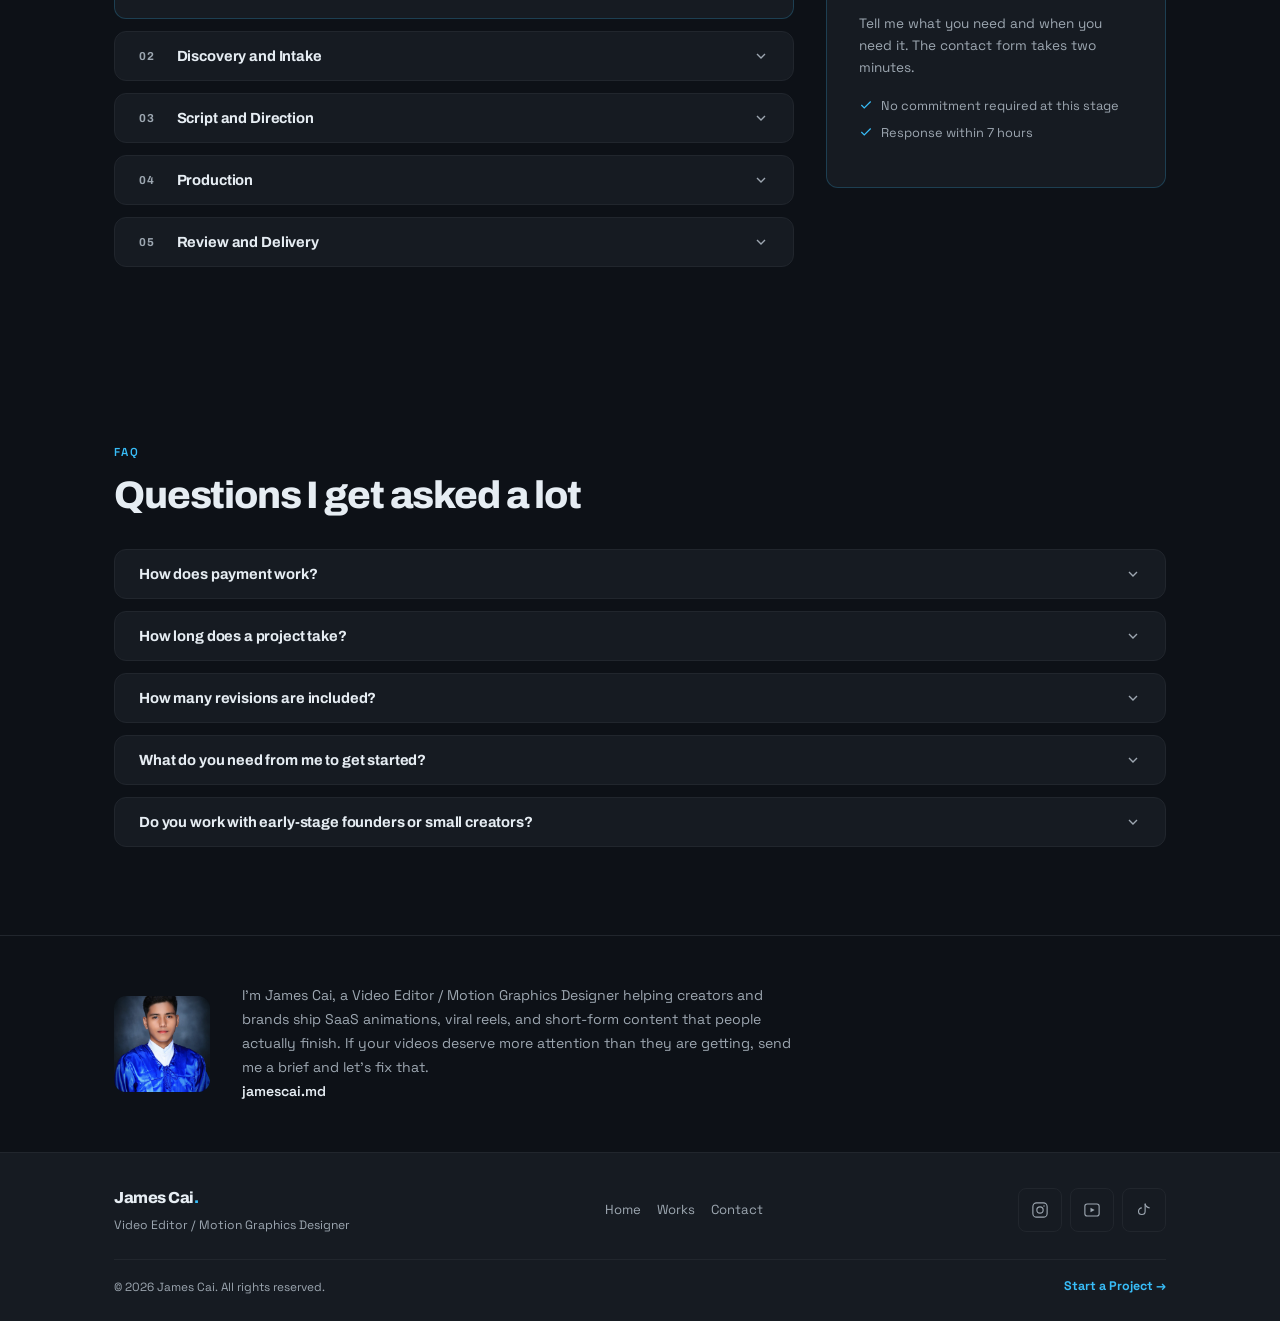
==== commit 32506593: "Feedback round: remove play-button chrome from all videos (click-the-video play/pause, keyboard acce" ====
--- a/index.html
+++ b/index.html
@@ -5,11 +5,12 @@
     <meta name="viewport" content="width=device-width, initial-scale=1.0">
     <title>James Cai · Video Editor / Motion Graphics Designer</title>
     <meta name="description" content="SaaS animations, viral reels, and talking-head short-form content for creators and brands who are tired of being skipped.">
-    <!-- Canonical link goes here once the domain is live: <link rel="canonical" href="https://DOMAIN/"> -->
+    <link rel="canonical" href="https://jamescai.is-a.dev/">
     <meta property="og:title" content="James Cai · Video Editor / Motion Graphics Designer">
     <meta property="og:description" content="SaaS animations, viral reels, and talking-head short-form content for creators and brands who are tired of being skipped.">
     <meta property="og:type" content="website">
-    <meta property="og:image" content="assets/img/brave-saas-ad.jpg">
+    <meta property="og:url" content="https://jamescai.is-a.dev/">
+    <meta property="og:image" content="https://jamescai.is-a.dev/assets/img/brave-saas-ad.jpg">
     <link rel="icon" type="image/svg+xml" href="assets/img/favicon.svg">
     <link rel="stylesheet" href="style.css">
     <link rel="preconnect" href="https://fonts.googleapis.com">
@@ -145,14 +146,10 @@
             <div class="featured-grid stagger">
                 <article class="work-card fade-up">
                     <div class="work-media">
-                        <video preload="none" poster="assets/img/brave-saas-ad.jpg" playsinline>
+                        <video muted loop playsinline preload="metadata" poster="assets/img/brave-saas-ad.jpg">
                             <source src="assets/video/brave-saas-ad.mp4" type="video/mp4">
                         </video>
                         <span class="work-tag-badge">SaaS Motion Design · Concept Ad</span>
-                        <button class="play-btn" type="button" aria-pressed="false" aria-label="Play Brave Browser Concept Ad video">
-                            <span class="play-btn-icon icon-play"><svg width="20" height="20" viewBox="0 0 24 24" fill="currentColor"><polygon points="8 5 19 12 8 19 8 5"/></svg></span>
-                            <span class="play-btn-icon icon-pause"><svg width="20" height="20" viewBox="0 0 24 24" fill="currentColor"><rect x="7" y="5" width="3.5" height="14" rx="1"/><rect x="13.5" y="5" width="3.5" height="14" rx="1"/></svg></span>
-                        </button>
                     </div>
                     <div class="work-info">
                         <h3>Brave Browser Concept Ad</h3>
@@ -165,14 +162,10 @@
                 </article>
                 <article class="work-card fade-up">
                     <div class="work-media">
-                        <video preload="none" poster="assets/img/gemini-saas-ad.jpg" playsinline>
+                        <video muted loop playsinline preload="metadata" poster="assets/img/gemini-saas-ad.jpg">
                             <source src="assets/video/gemini-saas-ad.mp4" type="video/mp4">
                         </video>
                         <span class="work-tag-badge">SaaS Motion Design · Concept Ad</span>
-                        <button class="play-btn" type="button" aria-pressed="false" aria-label="Play Gemini Concept Ad video">
-                            <span class="play-btn-icon icon-play"><svg width="20" height="20" viewBox="0 0 24 24" fill="currentColor"><polygon points="8 5 19 12 8 19 8 5"/></svg></span>
-                            <span class="play-btn-icon icon-pause"><svg width="20" height="20" viewBox="0 0 24 24" fill="currentColor"><rect x="7" y="5" width="3.5" height="14" rx="1"/><rect x="13.5" y="5" width="3.5" height="14" rx="1"/></svg></span>
-                        </button>
                     </div>
                     <div class="work-info">
                         <h3>Gemini Concept Ad</h3>
@@ -185,14 +178,10 @@
                 </article>
                 <article class="work-card fade-up">
                     <div class="work-media">
-                        <video preload="none" poster="assets/img/history-of-it.jpg" playsinline>
+                        <video muted loop playsinline preload="metadata" poster="assets/img/history-of-it.jpg">
                             <source src="assets/video/history-of-it.mp4" type="video/mp4">
                         </video>
                         <span class="work-tag-badge">Motion Graphics · Documentary Opener</span>
-                        <button class="play-btn" type="button" aria-pressed="false" aria-label="Play History of IT video">
-                            <span class="play-btn-icon icon-play"><svg width="20" height="20" viewBox="0 0 24 24" fill="currentColor"><polygon points="8 5 19 12 8 19 8 5"/></svg></span>
-                            <span class="play-btn-icon icon-pause"><svg width="20" height="20" viewBox="0 0 24 24" fill="currentColor"><rect x="7" y="5" width="3.5" height="14" rx="1"/><rect x="13.5" y="5" width="3.5" height="14" rx="1"/></svg></span>
-                        </button>
                     </div>
                     <div class="work-info">
                         <h3>History of IT</h3>
@@ -529,7 +518,7 @@
     navMenu.querySelectorAll('a').forEach(a => a.addEventListener('click', closeMenu));
     document.addEventListener('keydown', (e) => { if (e.key === 'Escape') closeMenu(); });
 
-    // Scroll reveal (no video autoplay: featured videos stay paused until played)
+    // Scroll reveal
     const obs = new IntersectionObserver((entries) => {
         entries.forEach(e => { if (e.isIntersecting) e.target.classList.add('visible'); });
     }, { threshold: 0.08, rootMargin: '0px 0px -40px 0px' });
@@ -540,34 +529,61 @@
         });
     }, 80);
 
-    // Featured videos: the play button toggles playback, one at a time
+    // Featured videos: muted loops that autoplay in view (V3-style showcase).
+    // Click the video (or focus it and press Enter/Space) to pause and resume;
+    // off-screen videos pause to save bandwidth.
+    const prefersReducedMotion = window.matchMedia('(prefers-reduced-motion: reduce)').matches;
     document.querySelectorAll('.featured-grid .work-media').forEach((media) => {
-        const video  = media.querySelector('video');
-        const btn    = media.querySelector('.play-btn');
-        const title  = media.closest('.work-card').querySelector('h3').textContent;
+        const video = media.querySelector('video');
+        const card  = media.closest('.work-card');
+        const title = card.querySelector('h3').textContent;
         const setPlaying = (playing) => {
-            btn.classList.toggle('playing', playing);
-            btn.setAttribute('aria-pressed', String(playing));
-            btn.setAttribute('aria-label', (playing ? 'Pause ' : 'Play ') + title + ' video');
+            video.setAttribute('aria-label', (playing ? 'Pause ' : 'Play ') + title + ' video');
+            card.classList.toggle('is-playing', playing);
         };
-        btn.addEventListener('click', () => {
+        const toggle = () => {
             if (video.paused) {
-                document.querySelectorAll('.featured-grid video').forEach((v) => {
-                    if (v !== video) {
-                        v.pause();
-                        v.closest('.work-media').classList.remove('video-loading'); // paused while still buffering: never reaches 'playing'
-                    }
+                media.classList.add('video-loading');
+                video.play().catch(() => {
+                    media.classList.remove('video-loading');
+                    // a play() racing the initial load can abort; retry briefly
+                    let tries = 0;
+                    const retry = setInterval(() => {
+                        const r = media.getBoundingClientRect();
+                        const inView = r.top < innerHeight && r.bottom > 0;
+                        if (!inView || !video.paused || ++tries > 8) { clearInterval(retry); return; }
+                        video.play().catch(() => {});
+                    }, 500);
                 });
-                media.classList.add('video-loading');
-                video.play().catch(() => media.classList.remove('video-loading'));
             } else {
-                media.classList.remove('video-loading'); // second click while still buffering
+                media.classList.remove('video-loading'); // click while still buffering
                 video.pause();
             }
+        };
+        video.setAttribute('tabindex', '0');
+        video.setAttribute('role', 'button');
+        video.setAttribute('aria-label', 'Play ' + title + ' video');
+        video.addEventListener('click', toggle);
+        video.addEventListener('keydown', (e) => {
+            if (e.key === 'Enter' || e.key === ' ') { e.preventDefault(); toggle(); }
         });
         video.addEventListener('playing', () => { media.classList.remove('video-loading'); setPlaying(true); });
         video.addEventListener('pause',  () => { media.classList.remove('video-loading'); setPlaying(false); });
         video.addEventListener('ended',  () => setPlaying(false));
+
+        if (prefersReducedMotion) return; // reduced motion: videos wait for a click
+
+        media.classList.add('video-loading');
+        const inView = new IntersectionObserver((entries) => {
+            entries.forEach((e) => {
+                if (e.isIntersecting) {
+                    if (video.paused) toggle();
+                } else if (!video.paused) {
+                    video.pause();
+                }
+            });
+        }, { threshold: 0.25 });
+        inView.observe(media);
     });
 
     // How It Works accordion + side panel
--- a/style.css
+++ b/style.css
@@ -644,61 +644,30 @@
     to   { background-position: -200% 0; }
 }
 
-/* Play: a real button so keyboard users can reach it */
-.play-btn {
-    position: absolute;
-    inset: 0;
-    display: flex;
-    align-items: center;
-    justify-content: center;
-    background: rgba(13, 17, 23, 0.35);
-    transition: background-color var(--dur-fast) var(--ease-out);
-}
-
-.play-btn .play-btn-icon {
-    display: flex;
-    align-items: center;
-    justify-content: center;
-    width: 56px;
-    height: 56px;
-    border-radius: 50%;
-    background: rgba(13, 17, 23, 0.65);
-    border: 1px solid rgba(230, 237, 243, 0.25);
-    color: #FFFFFF;
-    transition:
-        transform var(--dur-fast) var(--ease-out),
-        background-color var(--dur-fast) var(--ease-out);
-}
-
-.play-btn:hover {
-    background: rgba(13, 17, 23, 0.2);
-}
-
-.play-btn:hover .play-btn-icon {
-    background: var(--accent);
-    border-color: var(--accent);
-    color: var(--bg);
-    transform: scale(1.05);
-}
-
-.play-btn:active .play-btn-icon {
-    transform: scale(0.97);
-}
-
-/* Keyboard focus ring stays visible over video (never outline:none) */
-.play-btn:focus-visible {
+/* Videos are direct play/pause surfaces: no button chrome. The video itself
+   is focusable and toggles playback on click or Enter/Space. */
+.work-media video {
+    cursor: pointer;
+}
+
+.work-media video:focus-visible {
     outline: 2px solid var(--accent);
     outline-offset: -2px;
 }
 
-/* Playing state: icon swaps to pause, scrim drops so playback isn't dimmed.
-   Icon spans live in the HTML: <span class="play-btn-icon icon-play"> and
-   <span class="play-btn-icon icon-pause">. */
-.play-btn .icon-pause { display: none; }
-.play-btn.playing .icon-play { display: none; }
-.play-btn.playing .icon-pause { display: flex; }
-.play-btn.playing { background: transparent; }
-.play-btn.playing:hover { background: rgba(13, 17, 23, 0.25); }
+/* Badges fade with playback state */
+.work-tag-badge,
+.work-length-badge {
+    transition: opacity var(--dur-fast) var(--ease-out), visibility 0s;
+}
+
+/* While a video plays, its badges hide */
+.work-card.is-playing .work-tag-badge,
+.work-card.is-playing .work-length-badge {
+    opacity: 0;
+    visibility: hidden;
+    transition: opacity var(--dur-fast) var(--ease-out), visibility 0s var(--dur-fast);
+}
 
 .work-tag-badge {
     position: absolute;
@@ -952,6 +921,18 @@
         box-shadow var(--dur-fast) var(--ease-out);
 }
 
+/* Select: native arrow removed, chevron drawn inline and aligned with the
+   field's text padding so it never sits against the border */
+.form-group select {
+    appearance: none;
+    -webkit-appearance: none;
+    padding-right: 2.75rem;
+    background-image: url("data:image/svg+xml;charset=utf-8,%3Csvg xmlns='http://www.w3.org/2000/svg' width='14' height='14' viewBox='0 0 24 24' fill='none' stroke='%239DA7B1' stroke-width='2' stroke-linecap='round' stroke-linejoin='round'%3E%3Cpolyline points='6 9 12 15 18 9'/%3E%3C/svg%3E");
+    background-repeat: no-repeat;
+    background-position: right 0.9rem center;
+    color-scheme: dark;
+}
+
 .form-group input::placeholder,
 .form-group textarea::placeholder {
     color: var(--text-muted);
